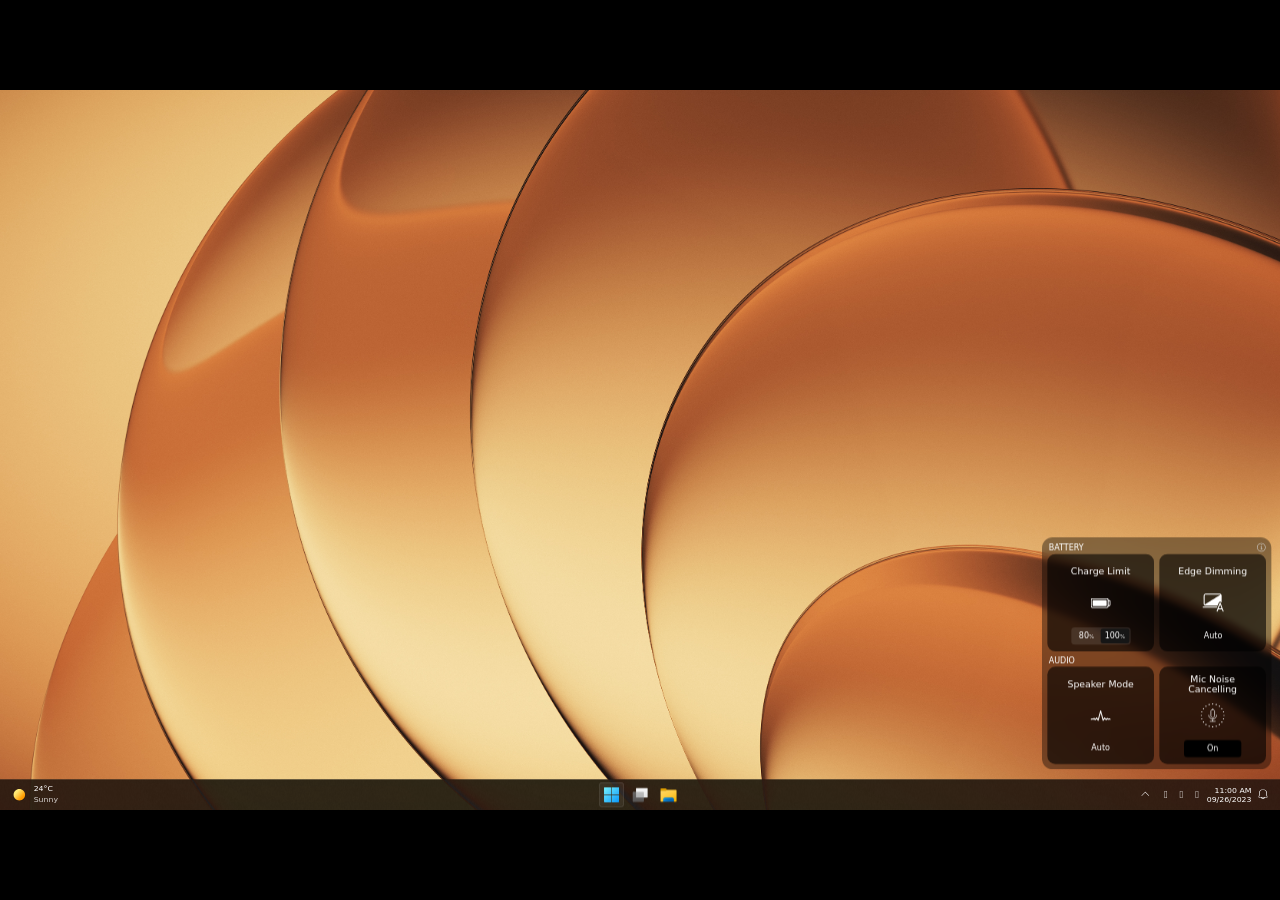
==== index.html @ ed0e3983 "Deploy Halo prototype (reuben-luera/halo-prototype @ e43b156)" ====
<!doctype html>
<html lang="en">
  <head>
    <meta charset="UTF-8" />
    <meta name="viewport" content="width=device-width, initial-scale=1.0" />
    <title>HP Beacon Rovers — Exploration A</title>
    <script type="module" crossorigin src="./assets/index-bjNuiFQB.js"></script>
    <link rel="stylesheet" crossorigin href="./assets/index-CKN27Hz3.css">
  </head>
  <body>
    <div id="root"></div>
  </body>
</html>
---- assets/index-CKN27Hz3.css ----
._panel_o29bl_3{position:absolute;width:var(--panel-w);height:var(--panel-h);border-radius:var(--panel-radius);background:var(--color-panel-bg);backdrop-filter:blur(var(--panel-backdrop-blur));-webkit-backdrop-filter:blur(var(--panel-backdrop-blur))}._clip_o29bl_31{position:absolute;inset:0;overflow:hidden;border-radius:var(--panel-radius)}._viewport_2phpl_1{position:relative;width:100%;height:100%;overflow:hidden;background:#000}._stage_2phpl_17{position:absolute;left:50%;top:50%;width:var(--stage-w);height:var(--stage-h);flex:none;overflow:hidden;transform-origin:center center}._surface_f0o20_1{position:absolute;left:0;top:0}._surface_1xhp0_11{position:absolute;inset:0;border-radius:var(--tile-radius);background:var(--color-tile-bg)}._panel_ijjty_11{position:absolute;right:373px;bottom:61px;width:var(--panel-w);border-radius:var(--panel-radius);background:var(--color-panel-bg);backdrop-filter:blur(var(--panel-backdrop-blur));-webkit-backdrop-filter:blur(var(--panel-backdrop-blur));transform-origin:100% 100%;animation:_infoIn_ijjty_1 .26s cubic-bezier(.2,.8,.2,1) both}@keyframes _infoIn_ijjty_1{0%{opacity:0;transform:scale(.92)}to{opacity:1;transform:none}}._content_ijjty_59{position:relative;padding:16px 20px 34px}._header_ijjty_69{display:flex;align-items:center;gap:8px;animation:_lineIn_ijjty_1 .3s ease both;animation-delay:var(--delay)}._mark_ijjty_85{display:grid;place-items:center;flex:none;width:16px;height:16px;border-radius:100px;background:var(--color-foreground-primary)}._mark_ijjty_85 img{display:block;width:12.516px;height:12.516px;max-width:none}._brand_ijjty_119{color:var(--color-foreground-primary);font-family:"Inter",var(--font-brand);font-size:14px;font-weight:700;letter-spacing:-.5px;line-height:normal;white-space:nowrap}._body_ijjty_139{margin:10px 0 0 7px;width:307px}._section_ijjty_151+._section_ijjty_151{margin-top:21px}._line_ijjty_159{animation:_lineIn_ijjty_1 .3s ease both;animation-delay:var(--delay)}@keyframes _lineIn_ijjty_1{0%{opacity:0;transform:translateY(-6px)}to{opacity:1;transform:none}}._heading_ijjty_191,._paragraph_ijjty_193{color:var(--color-text-primary);font-family:var(--font-brand);font-size:var(--text-tile-title);line-height:21px}._heading_ijjty_191{font-weight:500}@media(prefers-reduced-motion:reduce){._panel_ijjty_11,._header_ijjty_69,._line_ijjty_159{animation:none}}._control_qn5xm_11{position:absolute;left:16px;top:16px;width:232px;padding:12px 14px 10px;border:1px solid rgba(255,255,255,.14);border-radius:10px;background:#141416b8;backdrop-filter:blur(12px);-webkit-backdrop-filter:blur(12px);color:#f3f4f5;font-family:var(--font-shell)}._head_qn5xm_41{display:flex;align-items:baseline;justify-content:space-between;margin-bottom:8px}._label_qn5xm_55{font-size:12px;letter-spacing:.02em;color:#f3f4f5b8}._readout_qn5xm_67{display:flex;align-items:baseline;gap:7px}._value_qn5xm_79{font-size:13px;font-variant-numeric:tabular-nums;font-weight:600}._logical_qn5xm_93{font-size:11px;font-variant-numeric:tabular-nums;color:#f3f4f58c}._slider_qn5xm_105{display:block;width:100%;margin:0;accent-color:#4cc2ff}._ticks_qn5xm_119{display:flex;justify-content:space-between;margin-top:2px;font-size:10px;font-variant-numeric:tabular-nums;color:#f3f4f573}._tickOn_qn5xm_137{color:#f3f4f5}._taskbar_1dtan_9{position:absolute;left:0;right:0;bottom:-.64px;height:var(--taskbar-h)}._chrome_1dtan_29{position:absolute;inset:0;pointer-events:none}._luminosity_1dtan_41{position:absolute;inset:0;background:var(--color-taskbar-tint);mix-blend-mode:luminosity}._colorTint_1dtan_55{position:absolute;inset:0;background:var(--color-taskbar-color-tint);mix-blend-mode:color}._noise_1dtan_69{position:absolute;inset:0;opacity:.02;background-position:top left;background-size:256px 256px;backdrop-filter:blur(29.167px);-webkit-backdrop-filter:blur(29.167px)}._weather_1dtan_93{position:absolute;left:11.67px;top:3.89px;width:140px;height:var(--taskbar-icon-slot)}._weatherContent_1dtan_109{position:absolute;left:7.78px;top:4.86px;display:flex;align-items:center;gap:11.667px}._sun_1dtan_127{position:relative;display:block;flex:none;width:var(--taskbar-tray-glyph);height:var(--taskbar-tray-glyph);overflow:hidden}._sunGroup_1dtan_145{position:absolute;inset:5%}._sunArt_1dtan_155{position:absolute;inset:-8.33% -13.89% -19.44%}._sunArt_1dtan_155 img{display:block;width:100%;height:100%;max-width:none}._weatherText_1dtan_179{display:flex;flex-direction:column;gap:1.944px;align-items:flex-start;font-family:var(--font-shell);font-size:var(--text-shell);line-height:13.611px;white-space:nowrap}._weatherTemp_1dtan_201{color:var(--color-text-primary)}._weatherCondition_1dtan_209{color:var(--color-text-secondary)}._appIcons_1dtan_221{position:absolute;left:50%;top:50%;transform:translate(-50%,-50%);display:flex;align-items:center;justify-content:center;gap:3.889px}._appSlot_1dtan_243{position:relative;flex:none;width:var(--taskbar-icon-slot);height:var(--taskbar-icon-slot);overflow:hidden}._startSelection_1dtan_259{position:absolute;left:.97px;top:.97px;width:36.944px;height:36.944px;border:.972px solid var(--color-taskbar-selection-stroke);border-radius:4px;background:var(--color-taskbar-selection-bg)}._appGlyph_1dtan_281{position:absolute;left:7.78px;top:7.78px;display:block;width:var(--taskbar-icon-glyph);height:var(--taskbar-icon-glyph)}._appGlyph_1dtan_281 img{display:block;width:100%;height:100%;max-width:none}._appGlyphCover_1dtan_313{object-fit:cover}._taskViewIcon_1dtan_325{position:absolute;left:7.78px;top:7.78px;display:block;width:var(--taskbar-icon-glyph);height:var(--taskbar-icon-glyph);overflow:hidden}._taskViewBack_1dtan_345,._taskViewFront_1dtan_347,._taskViewShade_1dtan_349{position:absolute;display:block;width:17.5px;height:15.556px;border-radius:1px}._taskViewBack_1dtan_345{left:0;top:6.81px;background:linear-gradient(to bottom,#737373cc,#5d5d5dcc)}._taskViewFront_1dtan_347{left:5.83px;top:.97px;border:.486px solid rgba(0,0,0,.08);background:linear-gradient(to bottom,#f7f7f7,#e6e6e6)}._taskViewShade_1dtan_349{left:0;top:6.62px;background:linear-gradient(to bottom,#6f6f6f66,#5d5d5d66);mask-size:18px 16px;mask-position:6px -6px;mask-repeat:no-repeat;mask-mode:alpha;-webkit-mask-size:18px 16px;-webkit-mask-position:6px -6px;-webkit-mask-repeat:no-repeat}._systemTray_1dtan_423{position:absolute;right:15.56px;top:3.89px;display:flex;align-items:center;justify-content:center}._overflow_1dtan_441{position:relative;flex:none;width:31.111px;height:var(--taskbar-icon-slot)}._overflow_1dtan_441 img{display:block;width:100%;height:100%;max-width:none}._quickSettings_1dtan_469{position:relative;flex:none;width:77.778px;height:var(--taskbar-icon-slot);border-radius:3px}._quickSettingsIcons_1dtan_485{position:absolute;left:50%;top:50%;transform:translate(-50%,-50%);display:flex;align-items:flex-start;gap:3.889px}._trayGlyph_1dtan_505{display:flex;flex:none;align-items:center;justify-content:center;width:var(--taskbar-tray-glyph);height:var(--taskbar-tray-glyph);overflow:hidden;color:var(--color-text-primary);font-family:var(--font-fluent-icons);font-size:15.56px;line-height:normal;text-align:center}._clock_1dtan_535{position:relative;flex:none;width:66.111px;height:var(--taskbar-icon-slot)}._clockText_1dtan_549{position:absolute;right:0;top:50%;transform:translateY(-50%);display:flex;flex-direction:column;color:var(--color-text-primary);font-family:var(--font-shell);font-size:var(--text-shell);font-feature-settings:"lnum" 1,"tnum" 1;line-height:normal;text-align:right;white-space:nowrap}._notification_1dtan_581{position:relative;flex:none;width:27.222px;height:var(--taskbar-icon-slot)}._alert_1dtan_595{position:absolute;left:calc(50% + 3.89px);top:50%;transform:translate(-50%,-50%);display:block;width:var(--taskbar-tray-glyph);height:var(--taskbar-tray-glyph);overflow:hidden}._alertShape_1dtan_617{position:absolute;left:50%;top:calc(50% - .24px);transform:translate(-50%,-50%);display:block;width:13.607px;height:15.069px}._alertShape_1dtan_617 img{display:block;width:100%;height:100%;max-width:none}._section_16d69_1{position:absolute;left:var(--panel-pad);width:var(--section-w);height:var(--section-h)}._title_16d69_15{position:absolute;left:2px;top:2px;margin:0;color:var(--color-text-primary);font-family:var(--font-brand);font-size:var(--text-panel-title);font-weight:400;line-height:normal;white-space:nowrap}._action_16d69_43{position:absolute;left:313px;top:0}._button_143c3_1{position:absolute;display:block}._frame_1pwmi_1{position:relative;display:block;flex:none;overflow:hidden}._bounds_1pwmi_15{position:absolute;display:block}._art_1pwmi_25{display:block;width:100%;height:100%;max-width:none}._window_1cim0_1{position:relative;display:block;flex:none;width:var(--icon-size);height:var(--icon-size);overflow:hidden}._strip_1cim0_19{position:absolute;inset:0;transition:transform .24s ease}._instant_1cim0_33{transition:none}._item_1cim0_41{position:absolute;top:0}@media(prefers-reduced-motion:reduce){._strip_1cim0_19{transition:none}}._window_54073_1{position:absolute;overflow:hidden}._centred_54073_11{left:50%;transform:translate(-50%)}._sizer_54073_23{display:grid;visibility:hidden}._sizer_54073_23>*{grid-area:1 / 1;font-family:var(--font-brand);font-size:var(--text-tile-value);line-height:normal;white-space:nowrap}._track_54073_57{position:absolute;inset:0;transform:translate(calc((-100% - var(--gap)) * var(--active)));transition:transform .24s ease}._instant_54073_73{transition:none}._label_54073_81{position:absolute;top:0;left:calc(50% + (100% + var(--gap)) * var(--n));transform:translate(-50%);color:var(--color-text-primary);font-family:var(--font-brand);font-size:var(--text-tile-value);line-height:normal;text-align:center;white-space:nowrap}@media(prefers-reduced-motion:reduce){._track_54073_57{transition:none}}._indicator_15gd4_1{position:absolute;inset:0;border-radius:100px}._ring_15gd4_13{position:absolute;inset:0;display:block;width:100%;height:100%;opacity:0;transition:opacity .2s ease}._ringOn_15gd4_33{opacity:1}@media(prefers-reduced-motion:reduce){._ring_15gd4_13{transition:none}}._dot_15gd4_53{fill:#fff}._glyph_15gd4_61{position:absolute;top:50%;left:50%;transform:translate(-50%,-50%);display:block;width:34px;height:34px;max-width:none}._stepper_1m28h_17{position:absolute;display:flex;align-items:center;justify-content:space-between;opacity:var(--stepper-on, 0);pointer-events:none;transition:opacity .16s ease}._chevron_1m28h_37{display:block;flex:none;width:var(--chevron-size);height:var(--chevron-size);pointer-events:auto}@media(prefers-reduced-motion:reduce){._stepper_1m28h_17{transition:none}}._tile_ok3yn_1{position:relative;width:var(--tile-w);height:var(--tile-h);flex:none}._tile_ok3yn_1:hover,._tile_ok3yn_1:has(:focus-visible){--stepper-on: 1}._content_ok3yn_27{position:absolute;inset:0}._title_ok3yn_37{position:absolute;left:0;top:var(--tile-title-top);display:flex;align-items:center;justify-content:center;width:100%;height:var(--tile-title-h);margin:0;color:var(--color-text-primary);font-family:var(--font-brand);font-size:var(--text-tile-title);font-weight:400;line-height:16px;text-align:center;white-space:pre-line}._button_1txdk_1{position:absolute;display:flex;align-items:center;justify-content:center;border-radius:5px;background:var(--color-button-bg);color:var(--color-text-primary);font-family:var(--font-brand);font-size:var(--text-tile-value);line-height:16px;white-space:nowrap}._tileIcon_pbloe_3{position:absolute;left:59px;top:59px}._infoButton_pbloe_15{display:block}._track_pbloe_41{position:absolute;left:0;right:0;top:var(--section-content-top);bottom:0;transition:transform var(--panel-move, .26s) ease}._slot_pbloe_59{position:absolute;transition:left var(--panel-move, .26s) ease}@media(prefers-reduced-motion:reduce){._track_pbloe_41,._slot_pbloe_59{transition:none}}._graph_14tpv_11{--reveal-fade: .3s;--breathe-start: 2.5s;--breathe-cycle: 4s;--breathe-low: .3;position:absolute;display:flex;align-items:center;gap:4px}._bar_14tpv_35{display:block;flex:none;width:3px;height:26px;border-radius:12px;filter:blur(1px);animation:_reveal_14tpv_1 var(--reveal-fade) ease var(--reveal-delay) both}._charging_14tpv_63{animation:_reveal_14tpv_1 var(--reveal-fade) ease var(--reveal-delay) both,_breathe_14tpv_1 var(--breathe-cycle) ease-in-out var(--breathe-start) infinite}@keyframes _reveal_14tpv_1{0%{opacity:0}to{opacity:1}}@keyframes _breathe_14tpv_1{0%,to{opacity:1}50%{opacity:var(--breathe-low)}}._charged_14tpv_113{background:var(--color-meter-charged);box-shadow:0 0 2px 1px #ffffff4d}._available_14tpv_123{background:var(--color-meter-available)}._beyond_14tpv_131{background:var(--color-meter-beyond-limit)}@media(prefers-reduced-motion:reduce){._bar_14tpv_35,._charging_14tpv_63{animation:none}}._readout_krh9t_1{position:absolute;letter-spacing:-.4029px;white-space:nowrap}._digits_krh9t_13{position:absolute;left:0;top:22px;display:block;font-family:var(--font-digital);font-size:var(--text-readout);font-weight:700;line-height:normal}._unlit_krh9t_35{position:absolute;left:0;top:0;color:#f3f4f51a}._lit_krh9t_49{position:relative;color:var(--color-foreground-primary);text-shadow:0 0 2px #ffffff}._unit_krh9t_61{position:absolute;left:42px;top:42px;color:var(--color-foreground-primary);font-family:var(--font-brand);font-size:var(--text-tile-title);font-weight:700;line-height:normal}._track_fw4e5_1{position:absolute;display:flex;padding:2px;border-radius:5px;background:var(--color-track-bg)}._segment_fw4e5_17{display:flex;flex:1 1 0;align-items:center;justify-content:center;border-radius:3px;color:var(--color-text-primary);font-family:var(--font-brand);line-height:normal}._content_fw4e5_63{font-size:var(--text-tile-value);line-height:1;text-box:trim-both cap alphabetic;white-space:nowrap}._selected_fw4e5_77{background:var(--color-track-thumb)}._value_fw4e5_85{font-size:var(--text-tile-value)}._unit_fw4e5_93{font-size:var(--text-tile-unit)}._card_1ifwz_1{position:relative;width:var(--tile-w);height:var(--tile-h);transition:width var(--panel-move, .26s) ease}._small_1ifwz_17{width:var(--tile-w)}._medium_1ifwz_25{width:var(--tile-expanded-w)}._content_1ifwz_33{position:absolute;inset:0;overflow:hidden;border-radius:var(--tile-radius)}._title_1ifwz_57{position:absolute;left:80px;top:17.5px;transform:translate(-50%);display:flex;align-items:flex-start;margin:0;color:var(--color-text-primary);font-family:var(--font-brand);font-size:var(--text-tile-title);font-weight:400;text-align:center;white-space:nowrap;transition:top .24s ease}._titleExpanded_1ifwz_93{left:48px;transform:none;text-align:left}._titleArrowBack_1ifwz_129{position:absolute;top:1px;right:100%;margin-right:4px}._arrowSlot_1ifwz_143{display:block;flex:none;width:0;overflow:hidden;opacity:0;transition:width .16s ease,opacity .16s ease}._title_1ifwz_57:hover ._arrowSlot_1ifwz_143,._title_1ifwz_57:focus-visible ._arrowSlot_1ifwz_143{width:20px;opacity:1}._arrowSlot_1ifwz_143>*{margin-top:1px;margin-left:4px}._arrowSlot_1ifwz_143 img{transform:scaleX(-1)}._details_1ifwz_197{opacity:0;pointer-events:none;transition:opacity .2s ease}._medium_1ifwz_25 ._details_1ifwz_197{opacity:1;pointer-events:auto}._stats_1ifwz_219{position:absolute;left:184px;top:110px;width:295px;margin:0;display:flex;flex-direction:column;gap:2px;align-items:flex-start}._stat_1ifwz_219{display:flex;align-items:center;gap:4px;font-family:var(--font-brand);font-size:var(--text-tile-value);line-height:normal;white-space:nowrap}._stat_1ifwz_219 dt{color:var(--color-foreground-secondary)}._stat_1ifwz_219 dd{margin:0;color:var(--color-text-primary)}@media(prefers-reduced-motion:reduce){._card_1ifwz_1,._details_1ifwz_197,._title_1ifwz_57,._arrowSlot_1ifwz_143{transition:none}}._caret_16oxq_11{--caret-opacity: .6;--caret-color: #949494;--caret-color-hover: #ffffff;position:absolute;display:block;width:var(--caret-size);height:var(--caret-size);opacity:0;pointer-events:none;transition:opacity .2s ease}._caret_16oxq_11:before{content:"";position:absolute;inset:-24px 0}._visible_16oxq_65{opacity:var(--caret-opacity);pointer-events:auto}._glyph_16oxq_75{display:block;width:100%;height:100%;background:var(--caret-color);-webkit-mask:center / contain no-repeat;mask:center / contain no-repeat;transition:background-color .2s ease}._left_16oxq_93 ._glyph_16oxq_75{-webkit-mask-image:url("data:image/svg+xml,%3csvg%20preserveAspectRatio='none'%20overflow='visible'%20style='display:%20block;'%20width='20'%20height='20'%20viewBox='0%200%2020%2020'%20fill='none'%20xmlns='http://www.w3.org/2000/svg'%3e%3cg%20id='Icon%20Wrapper'%3e%3cpath%20id='Vector'%20d='M13.4366%203.00815C13.259%203.03763%2013.0912%203.11321%2012.9604%203.22281C12.8599%203.30596%206.29301%209.29538%206.25068%209.34148C6.12747%209.47603%206.04206%209.65516%206.01032%209.84413C5.99293%209.94768%205.99822%2010.1374%206.0209%2010.2273C6.06323%2010.3974%206.13125%2010.5312%206.23707%2010.6559C6.29301%2010.7224%2012.9385%2016.7761%2013.0156%2016.832C13.1275%2016.9122%2013.2537%2016.9666%2013.3935%2016.9961C13.4525%2017.0089%2013.4971%2017.0127%2013.584%2017.0127C13.7118%2017.0127%2013.8025%2016.9976%2013.9181%2016.9568C14.2635%2016.8351%2014.513%2016.5425%2014.5742%2016.1903C14.5848%2016.1291%2014.5855%2015.4987%2014.584%209.97716L14.5817%203.83204L14.5576%203.74133C14.4578%203.37474%2014.1683%203.10188%2013.7881%203.01873C13.6974%202.99908%2013.5235%202.99379%2013.4366%203.00815Z'%20fill='white'/%3e%3c/g%3e%3c/svg%3e");mask-image:url("data:image/svg+xml,%3csvg%20preserveAspectRatio='none'%20overflow='visible'%20style='display:%20block;'%20width='20'%20height='20'%20viewBox='0%200%2020%2020'%20fill='none'%20xmlns='http://www.w3.org/2000/svg'%3e%3cg%20id='Icon%20Wrapper'%3e%3cpath%20id='Vector'%20d='M13.4366%203.00815C13.259%203.03763%2013.0912%203.11321%2012.9604%203.22281C12.8599%203.30596%206.29301%209.29538%206.25068%209.34148C6.12747%209.47603%206.04206%209.65516%206.01032%209.84413C5.99293%209.94768%205.99822%2010.1374%206.0209%2010.2273C6.06323%2010.3974%206.13125%2010.5312%206.23707%2010.6559C6.29301%2010.7224%2012.9385%2016.7761%2013.0156%2016.832C13.1275%2016.9122%2013.2537%2016.9666%2013.3935%2016.9961C13.4525%2017.0089%2013.4971%2017.0127%2013.584%2017.0127C13.7118%2017.0127%2013.8025%2016.9976%2013.9181%2016.9568C14.2635%2016.8351%2014.513%2016.5425%2014.5742%2016.1903C14.5848%2016.1291%2014.5855%2015.4987%2014.584%209.97716L14.5817%203.83204L14.5576%203.74133C14.4578%203.37474%2014.1683%203.10188%2013.7881%203.01873C13.6974%202.99908%2013.5235%202.99379%2013.4366%203.00815Z'%20fill='white'/%3e%3c/g%3e%3c/svg%3e")}._right_16oxq_101 ._glyph_16oxq_75{-webkit-mask-image:url("data:image/svg+xml,%3csvg%20preserveAspectRatio='none'%20overflow='visible'%20style='display:%20block;'%20width='20'%20height='20'%20viewBox='0%200%2020%2020'%20fill='none'%20xmlns='http://www.w3.org/2000/svg'%3e%3cg%20id='Icon%20Wrapper'%3e%3cpath%20id='Vector'%20d='M6.85698%203.01088C6.58185%203.05472%206.34753%203.19456%206.18578%203.41149C6.12304%203.49614%206.05728%203.63371%206.02705%203.74406L6.00286%203.83477L6.00059%209.97989C5.99908%2015.5014%205.99984%2016.1318%206.01042%2016.193C6.07164%2016.5453%206.32108%2016.8378%206.6665%2016.9595C6.8789%2017.0343%207.12153%2017.0358%207.32334%2016.9633C7.40498%2016.9338%207.49946%2016.8847%207.569%2016.8348C7.64609%2016.7788%2014.2916%2010.7252%2014.3475%2010.6587C14.4564%2010.5309%2014.5267%2010.3881%2014.5675%2010.2142C14.5788%2010.1658%2014.5818%2010.1243%2014.5818%2010.0063C14.5818%209.87105%2014.5803%209.85215%2014.5614%209.77808C14.5108%209.57702%2014.4224%209.4266%2014.2712%209.27997C14.2001%209.21118%207.68389%203.27619%207.62417%203.22555C7.41858%203.0517%207.12077%202.96855%206.85698%203.01088Z'%20fill='white'/%3e%3c/g%3e%3c/svg%3e");mask-image:url("data:image/svg+xml,%3csvg%20preserveAspectRatio='none'%20overflow='visible'%20style='display:%20block;'%20width='20'%20height='20'%20viewBox='0%200%2020%2020'%20fill='none'%20xmlns='http://www.w3.org/2000/svg'%3e%3cg%20id='Icon%20Wrapper'%3e%3cpath%20id='Vector'%20d='M6.85698%203.01088C6.58185%203.05472%206.34753%203.19456%206.18578%203.41149C6.12304%203.49614%206.05728%203.63371%206.02705%203.74406L6.00286%203.83477L6.00059%209.97989C5.99908%2015.5014%205.99984%2016.1318%206.01042%2016.193C6.07164%2016.5453%206.32108%2016.8378%206.6665%2016.9595C6.8789%2017.0343%207.12153%2017.0358%207.32334%2016.9633C7.40498%2016.9338%207.49946%2016.8847%207.569%2016.8348C7.64609%2016.7788%2014.2916%2010.7252%2014.3475%2010.6587C14.4564%2010.5309%2014.5267%2010.3881%2014.5675%2010.2142C14.5788%2010.1658%2014.5818%2010.1243%2014.5818%2010.0063C14.5818%209.87105%2014.5803%209.85215%2014.5614%209.77808C14.5108%209.57702%2014.4224%209.4266%2014.2712%209.27997C14.2001%209.21118%207.68389%203.27619%207.62417%203.22555C7.41858%203.0517%207.12077%202.96855%206.85698%203.01088Z'%20fill='white'/%3e%3c/g%3e%3c/svg%3e")}._visible_16oxq_65:hover ._glyph_16oxq_75,._visible_16oxq_65:focus-visible ._glyph_16oxq_75{background:var(--caret-color-hover)}._left_16oxq_93{left:-6px}._right_16oxq_101{left:314px}@media(prefers-reduced-motion:reduce){._caret_16oxq_11,._glyph_16oxq_75{transition:none}}._wallpaper_ft764_1{position:absolute;inset:0;width:100%;height:100%;max-width:none;object-fit:cover}:root{--stage-w: 1920px;--stage-h: 1080px;--font-brand: "Humane VF", "HP Simplified", "Segoe UI Variable Display", "Segoe UI", system-ui, -apple-system, sans-serif;--font-shell: "Segoe UI Variable Small", "Segoe UI Variable", "Segoe UI", system-ui, -apple-system, sans-serif;--font-fluent-icons: "Segoe Fluent Icons", "Segoe MDL2 Assets";--font-digital: "DS-Digital", "DSEG7 Classic", "Segoe UI Variable Display", ui-monospace, monospace;--text-tile-title: 14px;--text-tile-value: 12px;--text-tile-unit: 8px;--text-readout: 40px;--text-shell: 11.67px;--color-text-primary: #ffffff;--color-text-secondary: rgba(255, 255, 255, .79);--color-foreground-primary: #f3f4f5;--color-foreground-secondary: #a5a8ad;--color-meter-charged: #ffffff;--color-meter-available: rgba(217, 217, 217, .2);--color-meter-beyond-limit: rgba(0, 0, 0, .3);--color-history-past: rgba(217, 217, 217, .3);--color-history-recent: rgba(255, 255, 255, .8);--color-history-gridline: rgba(65, 65, 65, .6);--color-history-axis-text: rgba(255, 255, 255, .5);--text-axis: 11px;--color-switch-on: #ededed;--color-switch-off: #000000;--color-panel-bg: rgba(0, 0, 0, .4);--color-tile-bg: rgba(0, 0, 0, .6);--color-track-bg: rgba(255, 255, 255, .1);--color-track-thumb: #161616;--color-button-bg: #000000;--color-taskbar-tint: rgba(32, 32, 32, .96);--color-taskbar-color-tint: rgba(32, 32, 32, .5);--color-taskbar-selection-bg: rgba(255, 255, 255, .06);--color-taskbar-selection-stroke: rgba(255, 255, 255, .13);--panel-w: 344px;--panel-h: 348px;--panel-radius: 16px;--panel-backdrop-blur: 5px;--panel-pad: 8px;--panel-gap: 8px;--text-panel-title: 12px;--section-w: 329px;--section-h: 164px;--section-content-top: 18px;--tile-w: 160px;--tile-h: 146px;--tile-title-top: 5px;--tile-title-h: 41px;--tile-icon-top: 55px;--tile-control-top: 100px;--tile-control-h: 46px;--tile-expanded-w: 328px;--panel-page-shift: 168px;--caret-size: 20px;--tile-radius: 12px;--tile-edge-blur: 3.5px;--tile-backdrop-blur: 6px;--tile-shadow: 0 0 4px 1px rgba(0, 0, 0, .25);--icon-size: 36px;--chevron-size: 24px;--taskbar-h: 47px;--taskbar-top: 1033.64px;--taskbar-icon-slot: 38.889px;--taskbar-icon-glyph: 23.333px;--taskbar-tray-glyph: 19.444px}*,*:before,*:after{box-sizing:border-box}html,body,#root{height:100%}body{margin:0;background:#000;overflow:hidden;font-family:var(--font-brand);-webkit-font-smoothing:antialiased;-moz-osx-font-smoothing:grayscale}button{margin:0;padding:0;border:0;background:none;color:inherit;font:inherit;cursor:pointer}button:focus-visible{outline:2px solid #fff;outline-offset:2px;border-radius:4px}p{margin:0}
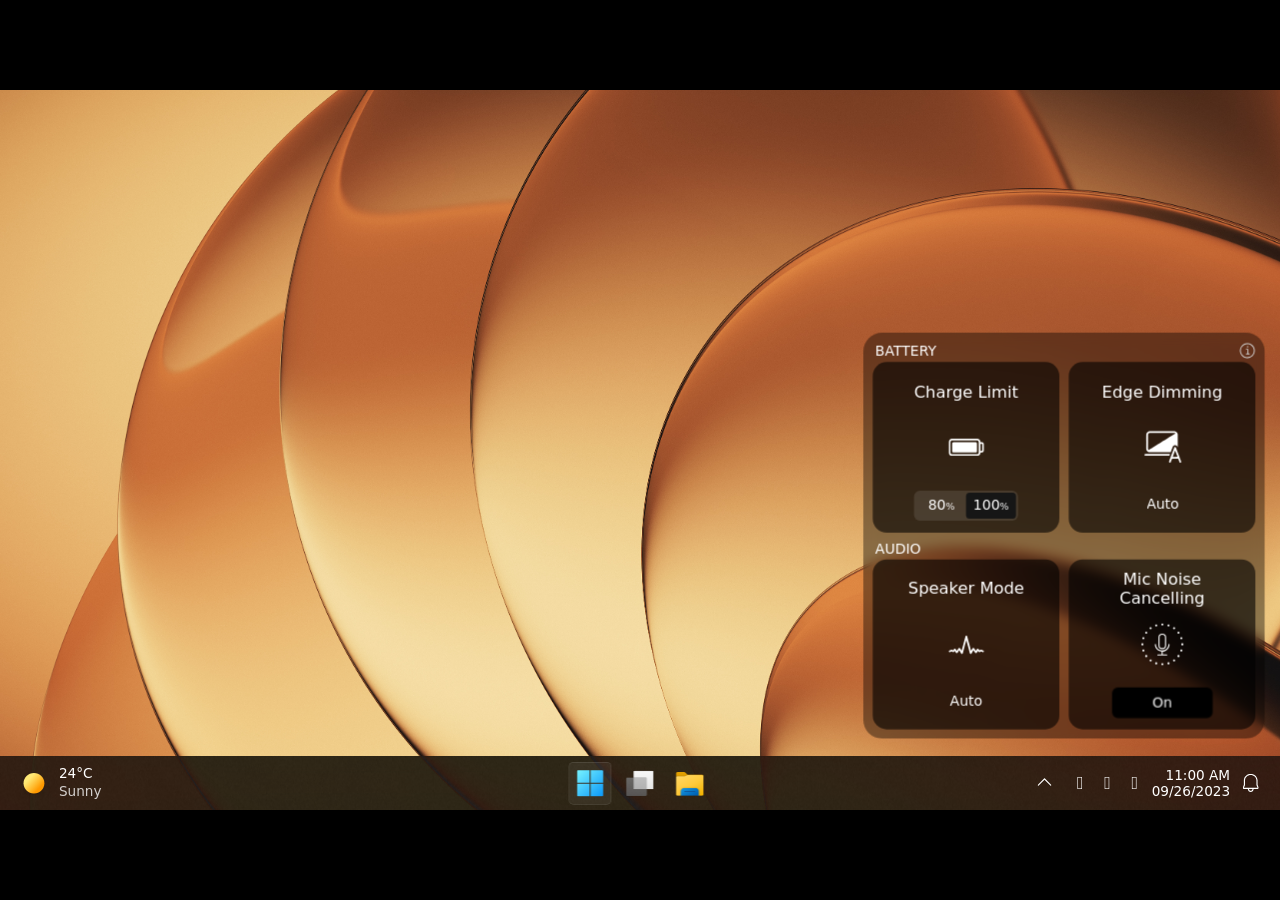
==== commit f34867cb: "Deploy reuben-luera/halo-prototype @ b144c48 (175% display scale)" ====
--- a/index.html
+++ b/index.html
@@ -1,14 +1,13 @@
-<!doctype html>
-<html lang="en">
-  <head>
-    <meta charset="UTF-8" />
-    <meta name="viewport" content="width=device-width, initial-scale=1.0" />
-    <title>HP Beacon Rovers — Exploration A</title>
-    <script type="module" crossorigin src="./assets/index-bjNuiFQB.js"></script>
+<!doctype html>
+<html lang="en">
+  <head>
+    <meta charset="UTF-8" />
+    <meta name="viewport" content="width=device-width, initial-scale=1.0" />
+    <title>Quick Settings</title>
+    <script type="module" crossorigin src="./assets/index-CCFp1y7B.js"></script>
     <link rel="stylesheet" crossorigin href="./assets/index-CKN27Hz3.css">
-  </head>
-  <body>
-    <div id="root"></div>-
-  </body>
-</html>
+  </head>
+  <body>
+    <div id="root"></div>
+  </body>
+</html>
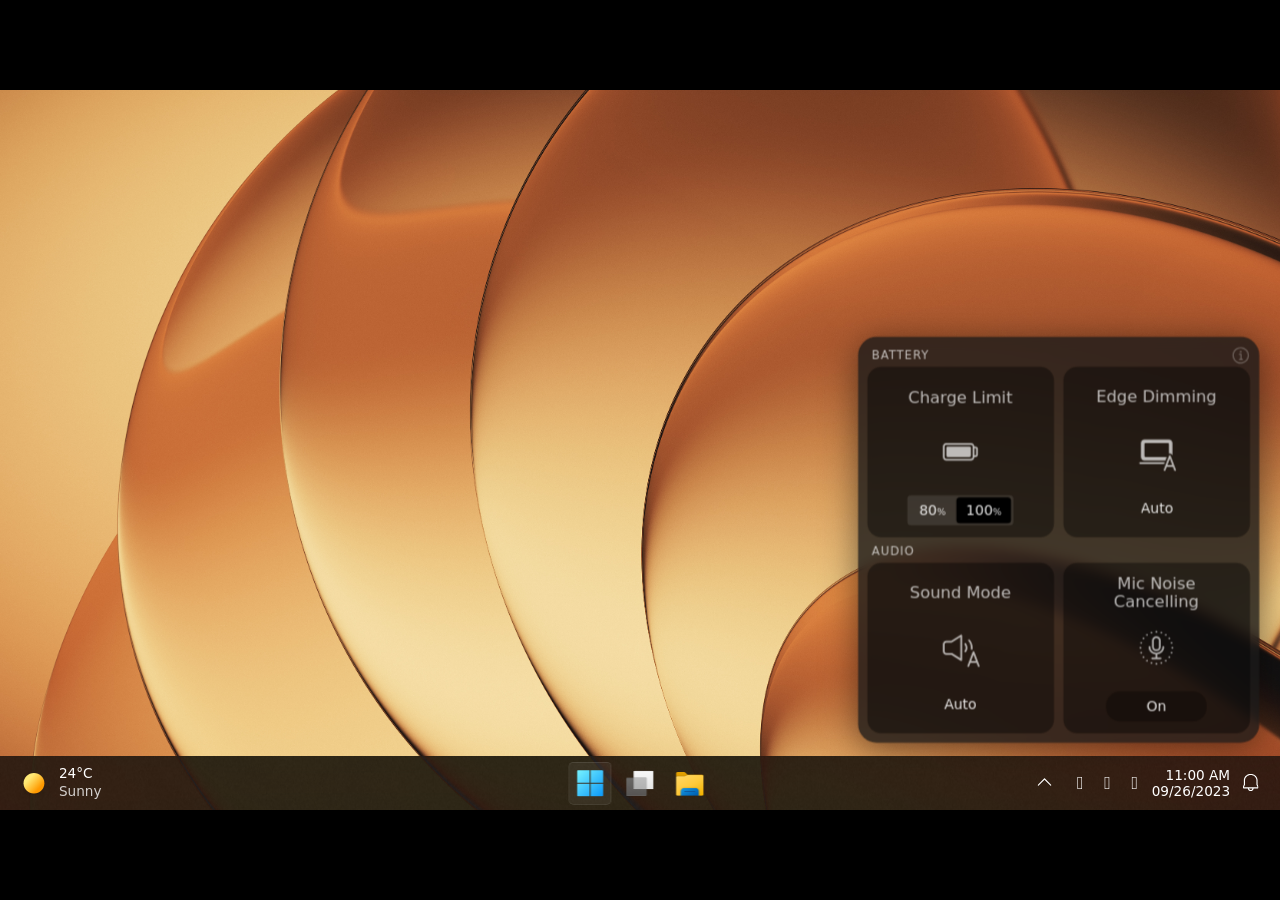
==== commit 03f4f583: "Deploy reuben-luera/halo-prototype @ 8092069 (KG6 retest build)" ====
--- a/index.html
+++ b/index.html
@@ -1,13 +1,14 @@
-<!doctype html>
-<html lang="en">
-  <head>
-    <meta charset="UTF-8" />
-    <meta name="viewport" content="width=device-width, initial-scale=1.0" />
-    <title>Quick Settings</title>
-    <script type="module" crossorigin src="./assets/index-CCFp1y7B.js"></script>
-    <link rel="stylesheet" crossorigin href="./assets/index-CKN27Hz3.css">
-  </head>
-  <body>
-    <div id="root"></div>
-  </body>
-</html>
+<!doctype html>
+<html lang="en">
+  <head>
+    <meta charset="UTF-8" />
+    <meta name="viewport" content="width=device-width, initial-scale=1.0" />
+    <title>Quick Settings</title>
+    <script type="module" crossorigin src="./assets/index-CKQDqkGM.js"></script>
+    <link rel="stylesheet" crossorigin href="./assets/index-XMM8Qip1.css">
+  </head>
+  <body>
+    <div id="root"></div>+
+  </body>
+</html>
--- a/assets/index-XMM8Qip1.css
+++ b/assets/index-XMM8Qip1.css
@@ -0,0 +1 @@
+._panel_16skb_3{position:absolute;width:var(--panel-w);height:var(--panel-h);border-radius:var(--panel-radius);background:var(--color-panel-bg);box-shadow:var(--panel-shadow);outline:2px solid var(--color-panel-outline);outline-offset:-2px;backdrop-filter:blur(var(--panel-backdrop-blur));-webkit-backdrop-filter:blur(var(--panel-backdrop-blur))}._clip_16skb_41{position:absolute;inset:0;overflow:hidden;border-radius:var(--panel-radius)}._viewport_2phpl_1{position:relative;width:100%;height:100%;overflow:hidden;background:#000}._stage_2phpl_17{position:absolute;left:50%;top:50%;width:var(--stage-w);height:var(--stage-h);flex:none;overflow:hidden;transform-origin:center center}._surface_f0o20_1{position:absolute;left:0;top:0}._surface_3663z_11{position:absolute;inset:0;border-radius:var(--tile-radius);background:var(--color-tile-bg);outline:1px solid var(--tile-outline, var(--color-tile-outline));outline-offset:-1px}._panel_1ixup_11{position:absolute;right:378px;bottom:58px;width:var(--panel-w);border-radius:var(--panel-radius);background:var(--color-panel-bg);outline:2px solid var(--color-panel-outline);outline-offset:-2px;backdrop-filter:blur(var(--panel-backdrop-blur));-webkit-backdrop-filter:blur(var(--panel-backdrop-blur));transform-origin:100% 100%;animation:_infoIn_1ixup_1 .26s cubic-bezier(.2,.8,.2,1) both}._closing_1ixup_43{pointer-events:none;animation:_infoOut_1ixup_1 var(--flyout-out-ms) var(--flyout-out-ease) both}@keyframes _infoOut_1ixup_1{0%{opacity:1;translate:none}to{opacity:0;translate:0 var(--flyout-rise)}}@keyframes _infoIn_1ixup_1{0%{opacity:0;transform:scale(.92)}to{opacity:1;transform:none}}._content_1ixup_97{position:relative;padding:16px 20px 34px}._header_1ixup_107{display:flex;align-items:center;gap:8px;animation:_lineIn_1ixup_1 .3s ease both;animation-delay:var(--delay)}._mark_1ixup_123{display:grid;place-items:center;flex:none;width:16px;height:16px;border-radius:100px;background:var(--color-halo-mark-bg)}._mark_1ixup_123 img{display:block;width:12.516px;height:12.516px;max-width:none}._brand_1ixup_157{color:var(--color-foreground-primary);font-family:"Inter",var(--font-brand);font-size:14px;font-weight:700;letter-spacing:-.5px;line-height:normal;white-space:nowrap}._body_1ixup_177{margin:10px 0 0 7px;width:307px}._section_1ixup_189+._section_1ixup_189{margin-top:21px}._line_1ixup_197{animation:_lineIn_1ixup_1 .3s ease both;animation-delay:var(--delay)}@keyframes _lineIn_1ixup_1{0%{opacity:0;transform:translateY(-6px)}to{opacity:1;transform:none}}._heading_1ixup_229,._paragraph_1ixup_231{color:var(--color-text-primary);font-family:var(--font-brand);font-size:var(--text-tile-title);line-height:21px}._heading_1ixup_229{font-weight:500}@media(prefers-reduced-motion:reduce){._panel_1ixup_11,._header_1ixup_107,._line_1ixup_197{animation:none}}._frame_tugrk_1{position:relative;display:block;flex:none;overflow:hidden}._bounds_tugrk_15{position:absolute;display:block}._art_tugrk_25{display:block;width:100%;height:100%;max-width:none}._tinted_tugrk_41{background-color:var(--icon-color, var(--color-icon));mask-size:100% 100%;mask-repeat:no-repeat;-webkit-mask-size:100% 100%;-webkit-mask-repeat:no-repeat}._indicator_1jqin_1{position:absolute;inset:0;border-radius:100px}._ring_1jqin_13{position:absolute;inset:0;display:block;width:100%;height:100%}._dot_1jqin_41{--dot-stagger: 28ms;fill:var(--mic-ring-color, var(--color-icon));opacity:0;scale:.3;transform-box:fill-box;transform-origin:center;transition:opacity .12s ease,scale .16s cubic-bezier(.2,.8,.2,1.4);transition-delay:calc((var(--steps) - var(--step)) * var(--dot-stagger))}._ringOn_1jqin_69 ._dot_1jqin_41{opacity:1;scale:1;transition-delay:calc(var(--step) * var(--dot-stagger))}@media(prefers-reduced-motion:reduce){._dot_1jqin_41{transition:none}}._glyph_1jqin_97{position:absolute;inset:0;display:block;background-color:var(--color-icon);mask-size:100% 100%;mask-repeat:no-repeat;-webkit-mask-size:100% 100%;-webkit-mask-repeat:no-repeat}._osd_1jh49_9{position:absolute;left:50%;bottom:var(--osd-bottom);width:242px;height:50px;margin-left:-121px;padding:8px;border-radius:9px;background:var(--color-osd-bg);outline:2px solid var(--color-osd-outline);outline-offset:-2px;backdrop-filter:blur(var(--panel-backdrop-blur));-webkit-backdrop-filter:blur(var(--panel-backdrop-blur));text-align:left;transition:background-color var(--hover-ms) ease}._osd_1jh49_9:hover,._osd_1jh49_9:focus-visible{background:var(--color-osd-hover-bg)}._osd_1jh49_9:focus-visible{outline:2px solid var(--color-focus);outline-offset:2px;border-radius:9px}._module_1jh49_11{display:flex;align-items:center;gap:6px;width:226px;height:34px;padding:4px;border-radius:7px;background:var(--color-osd-module-bg);outline:1px solid var(--color-osd-module-outline);outline-offset:-1px;color:var(--color-osd-text);transition:background-color var(--hover-ms) ease,color var(--hover-ms) ease}._osd_1jh49_9:hover ._module_1jh49_11,._osd_1jh49_9:focus-visible ._module_1jh49_11{--color-icon: var(--color-osd-hover-glyph);--mic-ring-color: var(--color-osd-hover-ring);background:var(--color-osd-module-hover-bg);outline-color:var(--color-osd-module-hover-outline);color:var(--color-osd-hover-text)}._mic_1jh49_127{position:relative;flex:none;width:26px;height:26px}._micScale_1jh49_141{position:absolute;left:0;top:0;width:36px;height:36px;transform:scale(calc(26 / 36));transform-origin:0 0}._label_1jh49_161{flex:1 1 auto;min-width:0;font-family:var(--font-brand);font-size:14px;line-height:16px;white-space:nowrap}._arrow_1jh49_183{--icon-color: var(--color-osd-arrow);opacity:0;transform:scaleX(-1);transition:opacity var(--hover-ms) ease}._osd_1jh49_9:hover ._arrow_1jh49_183,._osd_1jh49_9:focus-visible ._arrow_1jh49_183{opacity:1}@media(prefers-reduced-motion:reduce){._osd_1jh49_9,._module_1jh49_11,._arrow_1jh49_183{transition:none}}._control_2ae7r_11{width:232px;padding:12px 14px 10px;border:1px solid rgba(255,255,255,.14);border-radius:10px;background:#141416b8;backdrop-filter:blur(12px);-webkit-backdrop-filter:blur(12px);color:#f3f4f5;font-family:var(--font-shell)}._head_2ae7r_35{display:flex;align-items:baseline;justify-content:space-between;margin-bottom:8px}._label_2ae7r_49{font-size:12px;letter-spacing:.02em;color:#f3f4f5b8}._readout_2ae7r_61{display:flex;align-items:baseline;gap:7px}._value_2ae7r_73{font-size:13px;font-variant-numeric:tabular-nums;font-weight:600}._logical_2ae7r_87{font-size:11px;font-variant-numeric:tabular-nums;color:#f3f4f58c}._slider_2ae7r_99{display:block;width:100%;margin:0;accent-color:#4cc2ff}._ticks_2ae7r_113{display:flex;justify-content:space-between;margin-top:2px;font-size:10px;font-variant-numeric:tabular-nums;color:#f3f4f573}._tickOn_2ae7r_131{color:#f3f4f5}._control_900pe_3{display:flex;flex-direction:column;gap:8px;width:232px;padding:10px 14px;border:1px solid rgba(255,255,255,.14);border-radius:10px;background:#141416b8;backdrop-filter:blur(12px);-webkit-backdrop-filter:blur(12px);color:#f3f4f5;font-family:var(--font-shell)}._row_900pe_33{display:flex;align-items:center;justify-content:space-between}._contrastRow_900pe_47{display:flex;flex-direction:column;gap:6px}._contrastRow_900pe_47 ._switch_900pe_59{justify-content:space-between}._contrastRow_900pe_47 ._option_900pe_67{min-width:0;flex:1 1 auto;padding:3px 4px;font-size:11px}._label_900pe_81{font-size:12px;letter-spacing:.02em;color:#f3f4f5b8}._switch_900pe_59{display:flex;padding:2px;border-radius:6px;background:#ffffff14}._option_900pe_67{min-width:44px;padding:3px 8px;border-radius:4px;color:#f3f4f5b8;font-size:12px;white-space:nowrap}._option_900pe_67:hover{color:#f3f4f5}._selected_900pe_133{background:#4cc2ff;color:#000}._selected_900pe_133:hover{color:#000}._taskbar_bfl97_9{position:absolute;left:0;right:0;bottom:-.64px;height:var(--taskbar-h)}._chrome_bfl97_29{position:absolute;inset:0;pointer-events:none}._chrome_bfl97_29:after{content:"";position:absolute;inset:0 0 auto;height:1px;background:var(--color-taskbar-edge)}._luminosity_bfl97_59{position:absolute;inset:0;background:var(--color-taskbar-tint);mix-blend-mode:luminosity}:root[data-theme=contrast] ._luminosity_bfl97_59{mix-blend-mode:normal}:root[data-theme=contrast] ._noise_bfl97_91{display:none}._colorTint_bfl97_99{position:absolute;inset:0;background:var(--color-taskbar-color-tint);mix-blend-mode:color}._noise_bfl97_91{position:absolute;inset:0;opacity:.02;background-position:top left;background-size:256px 256px;backdrop-filter:blur(29.167px);-webkit-backdrop-filter:blur(29.167px)}._weather_bfl97_137{position:absolute;left:11.67px;top:3.89px;width:140px;height:var(--taskbar-icon-slot)}._weatherContent_bfl97_153{position:absolute;left:7.78px;top:4.86px;display:flex;align-items:center;gap:11.667px}._sun_bfl97_171{position:relative;display:block;flex:none;width:var(--taskbar-tray-glyph);height:var(--taskbar-tray-glyph);overflow:hidden}._sunGroup_bfl97_189{position:absolute;inset:5%}._sunArt_bfl97_199{position:absolute;inset:-8.33% -13.89% -19.44%}._sunArt_bfl97_199 img{display:block;width:100%;height:100%;max-width:none}._weatherText_bfl97_223{display:flex;flex-direction:column;gap:1.944px;align-items:flex-start;font-family:var(--font-shell);font-size:var(--text-shell);line-height:13.611px;white-space:nowrap}._weatherTemp_bfl97_245{color:var(--color-taskbar-text)}._weatherCondition_bfl97_253{color:var(--color-taskbar-text-secondary)}._appIcons_bfl97_265{position:absolute;left:50%;top:50%;transform:translate(-50%,-50%);display:flex;align-items:center;justify-content:center;gap:3.889px}._appSlot_bfl97_287{position:relative;flex:none;width:var(--taskbar-icon-slot);height:var(--taskbar-icon-slot);overflow:hidden}._startSelection_bfl97_303{position:absolute;left:.97px;top:.97px;width:36.944px;height:36.944px;border:.972px solid var(--color-taskbar-selection-stroke);border-radius:4px;background:var(--color-taskbar-selection-bg)}._appGlyph_bfl97_325{position:absolute;left:7.78px;top:7.78px;display:block;width:var(--taskbar-icon-glyph);height:var(--taskbar-icon-glyph)}._appGlyph_bfl97_325 img{display:block;width:100%;height:100%;max-width:none}._startLight_bfl97_359,._startContrast_bfl97_361,:root[data-theme=light] ._startDark_bfl97_363,:root[data-theme=contrast] ._startDark_bfl97_363{display:none!important}:root[data-theme=light] ._startLight_bfl97_359,:root[data-theme=contrast] ._startContrast_bfl97_361{display:block!important}._startContrast_bfl97_361{width:100%;height:100%}._glyph_bfl97_395{background-color:var(--color-taskbar-glyph);mask-size:100% 100%;mask-repeat:no-repeat;-webkit-mask-size:100% 100%;-webkit-mask-repeat:no-repeat}._appGlyphCover_bfl97_411{object-fit:cover}._taskViewIcon_bfl97_423{position:absolute;left:7.78px;top:7.78px;display:block;width:var(--taskbar-icon-glyph);height:var(--taskbar-icon-glyph);overflow:hidden}._taskViewBack_bfl97_443,._taskViewFront_bfl97_445,._taskViewShade_bfl97_447{position:absolute;display:block;width:17.5px;height:15.556px;border-radius:1px}._taskViewBack_bfl97_443{left:0;top:6.81px;border:var(--taskview-border-w) solid var(--taskview-back-border);background:var(--taskview-back)}._taskViewFront_bfl97_445{left:5.83px;top:.97px;border:var(--taskview-border-w) solid var(--taskview-front-border);background:var(--taskview-front)}._taskViewShade_bfl97_447{left:0;top:6.62px;background:var(--taskview-shade);mask-size:18px 16px;mask-position:6px -6px;mask-repeat:no-repeat;mask-mode:alpha;-webkit-mask-size:18px 16px;-webkit-mask-position:6px -6px;-webkit-mask-repeat:no-repeat}._systemTray_bfl97_523{position:absolute;right:15.56px;top:3.89px;display:flex;align-items:center;justify-content:center}._overflow_bfl97_541{position:relative;flex:none;width:31.111px;height:var(--taskbar-icon-slot);border-radius:4px}._overflow_bfl97_541:hover{background:var(--color-taskbar-selection-bg)}._overflowOpen_bfl97_567,._overflowOpen_bfl97_567:hover{background:var(--color-tray-open-bg)}._overflowChevron_bfl97_585{display:block;width:100%;height:100%;max-width:none;transform-origin:16px 18.28px;transition:rotate var(--flyout-in-ms) var(--flyout-in-ease)}._overflowOpen_bfl97_567 ._overflowChevron_bfl97_585{rotate:180deg;background-color:var(--color-tray-open-glyph)}@media(prefers-reduced-motion:reduce){._overflowChevron_bfl97_585{transition:none}}._quickSettings_bfl97_625{position:relative;flex:none;width:77.778px;height:var(--taskbar-icon-slot);border-radius:3px}._quickSettingsIcons_bfl97_641{position:absolute;left:50%;top:50%;transform:translate(-50%,-50%);display:flex;align-items:flex-start;gap:3.889px}._trayGlyph_bfl97_661{display:flex;flex:none;align-items:center;justify-content:center;width:var(--taskbar-tray-glyph);height:var(--taskbar-tray-glyph);overflow:hidden;color:var(--color-taskbar-text);font-family:var(--font-fluent-icons);font-size:15.56px;line-height:normal;text-align:center}._clock_bfl97_691{position:relative;flex:none;width:66.111px;height:var(--taskbar-icon-slot)}._clockText_bfl97_705{position:absolute;right:0;top:50%;transform:translateY(-50%);display:flex;flex-direction:column;color:var(--color-taskbar-text);font-family:var(--font-shell);font-size:var(--text-shell);font-feature-settings:"lnum" 1,"tnum" 1;line-height:normal;text-align:right;white-space:nowrap}._notification_bfl97_737{position:relative;flex:none;width:27.222px;height:var(--taskbar-icon-slot)}._alert_bfl97_751{position:absolute;left:calc(50% + 3.89px);top:50%;transform:translate(-50%,-50%);display:block;width:var(--taskbar-tray-glyph);height:var(--taskbar-tray-glyph);overflow:hidden}._alertShape_bfl97_773{position:absolute;left:50%;top:calc(50% - .24px);transform:translate(-50%,-50%);display:block;width:13.607px;height:15.069px}._flyout_1c4ie_5[data-state=closed]{visibility:hidden}._flyout_1c4ie_5[data-state=open]{animation:_flyoutIn_1c4ie_1 var(--flyout-in-ms) var(--flyout-in-ease) both}._flyout_1c4ie_5[data-state=closing]{pointer-events:none;animation:_flyoutOut_1c4ie_1 var(--flyout-out-ms) var(--flyout-out-ease) both}@keyframes _flyoutIn_1c4ie_1{0%{opacity:0;translate:0 var(--flyout-rise)}to{opacity:1;translate:none}}@keyframes _flyoutOut_1c4ie_1{0%{opacity:1;translate:none}to{opacity:0;translate:0 var(--flyout-rise)}}@media(prefers-reduced-motion:reduce){._flyout_1c4ie_5[data-state]{animation:none}}._flyout_1a1of_9{position:absolute;right:134px;bottom:64px;width:138px;height:43px;border-radius:8px;background:var(--color-tray-flyout-bg);outline:var(--flyout-outline-width) solid var(--color-tray-flyout-outline);outline-offset:calc(-1 * var(--flyout-outline-width));--flyout-rise: 16px}._item_1a1of_45{position:absolute;top:5px;display:grid;place-items:center;width:32px;height:32px;border-radius:4px}._button_1a1of_65:hover{background:var(--color-tray-item-hover)}._icon_1a1of_73{display:block;width:16px;height:16px;object-fit:cover}._halo_1a1of_89{display:flex;flex-direction:column;align-items:center;width:16px;height:16px;padding-top:1px;border-radius:4px;background:#fff;color:#000;font-family:var(--font-brand);font-size:9px;line-height:7px;text-align:center}._haloL_1a1of_123{letter-spacing:1.28px}._section_qtlhc_1{position:absolute;left:var(--panel-pad);width:var(--section-w);height:var(--section-h)}._title_qtlhc_27{position:absolute;left:4px;top:0;display:flex;align-items:center;height:16px;margin:0;color:var(--color-section-title);font-family:var(--font-brand);font-size:var(--text-panel-title);font-weight:400;line-height:normal;letter-spacing:.08em;white-space:nowrap}._action_qtlhc_63{position:absolute;left:312px;top:0}._button_143c3_1{position:absolute;display:block}._window_1cim0_1{position:relative;display:block;flex:none;width:var(--icon-size);height:var(--icon-size);overflow:hidden}._strip_1cim0_19{position:absolute;inset:0;transition:transform .24s ease}._instant_1cim0_33{transition:none}._item_1cim0_41{position:absolute;top:0}@media(prefers-reduced-motion:reduce){._strip_1cim0_19{transition:none}}._window_1pjte_1{position:absolute;overflow:hidden}._centred_1pjte_11{left:50%;transform:translate(-50%)}._sizer_1pjte_23{display:grid;visibility:hidden}._sizer_1pjte_23>*{grid-area:1 / 1;font-family:var(--font-brand);font-size:var(--text-tile-value);line-height:normal;white-space:nowrap}._track_1pjte_57{position:absolute;inset:0;transform:translate(calc((-100% - var(--gap)) * var(--active)));transition:transform .24s ease}._instant_1pjte_73{transition:none}._label_1pjte_81{position:absolute;top:0;left:calc(50% + (100% + var(--gap)) * var(--n));transform:translate(-50%);color:var(--color-control-text);font-family:var(--font-brand);font-size:var(--text-tile-value);line-height:normal;text-align:center;white-space:nowrap}@media(prefers-reduced-motion:reduce){._track_1pjte_57{transition:none}}._stepper_njac9_17{position:absolute;display:flex;align-items:center;justify-content:space-between;opacity:var(--stepper-on, 0);pointer-events:none;transition:opacity var(--hover-ms) ease}._chevron_njac9_45{display:block;flex:none;width:var(--chevron-size);height:var(--chevron-size);border-radius:5px;background:transparent;--icon-color: var(--color-chevron);pointer-events:auto;transition:background-color var(--hover-ms) ease}._chevron_njac9_45:hover,._chevron_njac9_45:focus-visible{background:var(--color-chevron-hover-bg);--icon-color: var(--color-chevron-hover)}@media(prefers-reduced-motion:reduce){._stepper_njac9_17,._chevron_njac9_45{transition:none}}._tile_hzpbb_1{position:relative;width:var(--tile-w);height:var(--tile-h);flex:none}._tile_hzpbb_1:hover,._tile_hzpbb_1:has(:focus-visible){--stepper-on: 1;--toggle-on: 1;--segmented-track: var(--color-track-module-hover);--segmented-outline: var(--color-track-outline-hover);--tile-outline: var(--color-tile-outline-hover)}._pulse_hzpbb_51{position:absolute;inset:0;border-radius:var(--tile-radius);box-shadow:var(--tile-pulse-shadow);outline:3px solid var(--tile-pulse-stroke);outline-offset:-3px;opacity:0;pointer-events:none;animation:_tilePulse_hzpbb_1 2s ease-in-out var(--flyout-in-ms)}@keyframes _tilePulse_hzpbb_1{0%,to{opacity:0}50%{opacity:1}}@media(prefers-reduced-motion:reduce){._pulse_hzpbb_51{animation:_tilePulseStill_hzpbb_1 2s steps(1,end) var(--flyout-in-ms)}}@keyframes _tilePulseStill_hzpbb_1{0%{opacity:1}to{opacity:0}}._content_hzpbb_127{position:absolute;inset:0}._title_hzpbb_137{position:absolute;left:0;top:var(--tile-title-top);display:flex;align-items:center;justify-content:center;width:100%;height:var(--tile-title-h);margin:0;color:var(--color-module-text);font-family:var(--font-brand);font-size:var(--text-tile-title);font-weight:400;line-height:16px;text-align:center;white-space:pre-line}._button_plfwe_13{position:absolute;display:flex;align-items:center;justify-content:center;isolation:isolate;border-radius:5px;color:var(--color-control-text);font-family:var(--font-brand);font-size:var(--text-tile-value);line-height:16px;white-space:nowrap}._button_plfwe_13:before{content:"";position:absolute;inset:0;z-index:-1;border-radius:12px;background:var(--color-control-hover-bg);outline:1px solid var(--color-toggle-outline);outline-offset:-1px;opacity:var(--toggle-on, var(--toggle-rest));transition:opacity var(--hover-ms) ease,box-shadow var(--hover-ms) ease}._button_plfwe_13:hover,._button_plfwe_13:focus-visible{color:var(--color-toggle-hover-text)}._button_plfwe_13:hover:before,._button_plfwe_13:focus-visible:before{border-radius:13px;background:var(--color-toggle-hover-bg);opacity:1;box-shadow:0 1px 12px 1px var(--color-accent-glow)}@media(prefers-reduced-motion:reduce){._button_plfwe_13:before{transition:none}}._tileIcon_1vbv7_3{position:absolute;left:59px;top:59px}._infoButton_1vbv7_15{display:block;opacity:var(--info-rest-opacity);transition:opacity .16s ease}._infoButton_1vbv7_15:hover,._infoButton_1vbv7_15:focus-visible{opacity:var(--info-hover-opacity)}@media(prefers-reduced-motion:reduce){._infoButton_1vbv7_15{transition:none}}._track_1vbv7_67{position:absolute;left:0;right:0;top:var(--section-content-top);bottom:0;transition:transform var(--panel-move, .26s) ease}._slot_1vbv7_85{position:absolute;transition:left var(--panel-move, .26s) ease}@media(prefers-reduced-motion:reduce){._track_1vbv7_67,._slot_1vbv7_85{transition:none}}._graph_1i9qk_11{--reveal-fade: .3s;--breathe-start: 2.5s;--breathe-cycle: 4s;--breathe-low: .3;position:absolute;width:136px;height:26px}._bar_1i9qk_37{position:absolute;top:0;display:block;height:26px;border-radius:12px;filter:blur(var(--meter-blur));transition:background-color var(--limit-change-ms) var(--limit-change-ease),box-shadow var(--limit-change-ms) var(--limit-change-ease),outline-color var(--limit-change-ms) var(--limit-change-ease);animation:_reveal_1i9qk_1 var(--reveal-fade) ease var(--reveal-delay) both}._charging_1i9qk_77{animation:_reveal_1i9qk_1 var(--reveal-fade) ease var(--reveal-delay) both,_breathe_1i9qk_1 var(--breathe-cycle) ease-in-out var(--breathe-start) infinite}@keyframes _reveal_1i9qk_1{0%{opacity:0}to{opacity:1}}@keyframes _breathe_1i9qk_1{0%,to{opacity:1}50%{opacity:var(--breathe-low)}}._charged_1i9qk_141{background:var(--color-meter-charged);box-shadow:var(--meter-charged-glow)}._available_1i9qk_151{background:var(--color-meter-available);box-shadow:inset 0 0 0 var(--meter-line, 1px) var(--meter-available-outline)}._beyond_1i9qk_161{background:var(--color-meter-beyond-limit);outline:var(--meter-line, 1px) dashed var(--meter-beyond-outline);outline-offset:calc(-1 * var(--meter-line, 1px))}@media(prefers-reduced-motion:reduce){._bar_1i9qk_37,._charging_1i9qk_77{animation:none;transition:none}}._readout_10sa6_11{position:absolute;display:flex;justify-content:flex-end;align-items:flex-start;letter-spacing:-.4029px;white-space:nowrap}._digits_10sa6_29{position:relative;margin-top:22px;display:block;font-family:var(--font-digital);font-size:var(--text-readout);font-weight:700;line-height:normal}._unlit_10sa6_49{position:absolute;left:0;top:0;color:var(--color-readout-unlit);text-shadow:var(--readout-unlit-glow)}._lit_10sa6_65{position:relative;color:var(--color-readout-lit);text-shadow:var(--readout-glow)}._unit_10sa6_77{margin-top:42px;color:var(--color-readout-lit);font-family:var(--font-brand);font-size:var(--text-tile-title);font-weight:700;line-height:normal}._track_ghjdo_11{position:absolute;display:flex;gap:1px;padding:2px;border-radius:3px;background:var(--segmented-track, var(--color-track-bg));outline:1px solid var(--segmented-outline, var(--color-track-outline));outline-offset:-1px;transition:background-color var(--hover-ms) ease}._track_ghjdo_11:hover,._track_ghjdo_11:has(:focus-visible){background:var(--color-track-hover);outline-color:var(--color-track-outline-hover)}._track_ghjdo_11:hover ._segment_ghjdo_51:not(._selected_ghjdo_51),._track_ghjdo_11:has(:focus-visible) ._segment_ghjdo_51:not(._selected_ghjdo_51){color:var(--color-track-hover-text)}._track_ghjdo_11 ._segment_ghjdo_51:not(._selected_ghjdo_51):hover,._track_ghjdo_11 ._segment_ghjdo_51:not(._selected_ghjdo_51):focus-visible{background:var(--color-segment-hover-bg);color:var(--color-segment-hover-text)}._segment_ghjdo_51{position:relative;z-index:1;display:flex;flex:1 1 auto;padding:0 8px;align-items:center;justify-content:center;border-radius:3px;color:var(--color-control-text);font-family:var(--font-brand);line-height:normal;transition:color var(--limit-change-ms) var(--limit-change-ease),background-color var(--hover-ms) ease}._thumb_ghjdo_125{position:absolute;top:2px;left:0;height:calc(100% - 4px);border-radius:3px;background:var(--color-track-thumb)}._thumbSliding_ghjdo_145{transition:transform var(--limit-change-ms) var(--limit-change-ease),width var(--limit-change-ms) var(--limit-change-ease)}._content_ghjdo_181{font-size:var(--text-tile-value);line-height:1;text-box:trim-both cap alphabetic;white-space:nowrap}._selected_ghjdo_51{color:var(--color-track-thumb-text)}._value_ghjdo_203{font-size:var(--text-tile-value)}._unit_ghjdo_211{font-size:var(--text-tile-unit)}@media(prefers-reduced-motion:reduce){._track_ghjdo_11,._segment_ghjdo_51,._thumbSliding_ghjdo_145{transition:none}}._card_hka3g_1{position:relative;width:var(--tile-w);height:var(--tile-h);transition:width var(--panel-move, .26s) ease}._card_hka3g_1:hover,._card_hka3g_1:has(:focus-visible){--segmented-track: var(--color-track-module-hover);--segmented-outline: var(--color-track-outline-hover);--tile-outline: var(--color-tile-outline-hover)}._small_hka3g_33{width:var(--tile-w)}._medium_hka3g_41{width:var(--tile-expanded-w)}._content_hka3g_49{position:absolute;inset:0;overflow:hidden;border-radius:var(--tile-radius)}._title_hka3g_73{position:absolute;left:80px;top:17.5px;transform:translate(-50%);display:flex;align-items:flex-start;margin:0;color:var(--color-module-text);font-family:var(--font-brand);font-size:var(--text-tile-title);font-weight:400;text-align:center;white-space:nowrap;transition:top .24s ease}._titleExpanded_hka3g_113{left:48px;transform:none;text-align:left}._titleArrowBack_hka3g_149{position:absolute;top:1px;right:100%;margin-right:4px;transition:transform .16s ease}._titleExpanded_hka3g_113:not(._settling_hka3g_169):hover ._titleArrowBack_hka3g_149,._titleExpanded_hka3g_113:not(._settling_hka3g_169):focus-visible ._titleArrowBack_hka3g_149{transform:translate(-3px)}._arrowSlot_hka3g_179{display:block;flex:none;width:0;transition:width .16s ease}._title_hka3g_73:not(._settling_hka3g_169):hover ._arrowSlot_hka3g_179,._title_hka3g_73:not(._settling_hka3g_169):focus-visible ._arrowSlot_hka3g_179{width:20px}._arrowSlide_hka3g_223{display:block;margin-top:1px;margin-left:4px;translate:16px 0;clip-path:inset(0 16px 0 0);transition:translate .16s ease,clip-path .16s ease}._title_hka3g_73:not(._settling_hka3g_169):hover ._arrowSlide_hka3g_223,._title_hka3g_73:not(._settling_hka3g_169):focus-visible ._arrowSlide_hka3g_223{translate:none;clip-path:inset(0)}._arrowSlide_hka3g_223>*{transform:scaleX(-1)}._titleArrow_hka3g_149{--icon-color: var(--color-title-arrow)}._arrowSlot_hka3g_179 ._titleArrow_hka3g_149,._title_hka3g_73:not(._settling_hka3g_169):hover ._titleArrow_hka3g_149,._title_hka3g_73:not(._settling_hka3g_169):focus-visible ._titleArrow_hka3g_149{--icon-color: var(--color-title-arrow-hover)}._subtitle_hka3g_303{position:absolute;right:16px;top:19px;margin:0;color:var(--color-card-subtitle);font-family:var(--font-brand);font-size:var(--text-tile-value);font-weight:400;text-align:right;white-space:nowrap}._details_hka3g_329{opacity:0;pointer-events:none;transition:opacity .2s ease}._medium_hka3g_41 ._details_hka3g_329{opacity:1;pointer-events:auto}._stats_hka3g_351{position:absolute;left:176px;top:106px;width:295px;margin:0;display:flex;flex-direction:column;gap:2px;align-items:flex-start}._stat_hka3g_351{display:flex;align-items:center;gap:4px;font-family:var(--font-brand);font-size:var(--text-tile-value);line-height:normal;white-space:nowrap}._stat_hka3g_351 dt{color:var(--color-stat-label)}._stat_hka3g_351 dd{margin:0;color:var(--color-stat-value)}@media(prefers-reduced-motion:reduce){._card_hka3g_1,._details_hka3g_329,._title_hka3g_73,._arrowSlot_hka3g_179,._arrowSlide_hka3g_223,._titleArrowBack_hka3g_149{transition:none}}._rig_1522z_11{--color-focus: #ffffff;position:absolute;left:16px;top:16px;display:flex;flex-direction:column;gap:8px}._rigButton_1522z_35{padding:9px 14px;border:1px solid rgba(255,255,255,.14);border-radius:10px;background:#141416b8;backdrop-filter:blur(12px);-webkit-backdrop-filter:blur(12px);color:#f3f4f5;font-family:var(--font-shell);font-size:12px;letter-spacing:.02em;text-align:center}._rigButton_1522z_35:hover{background:#2c2c30cc}._rigButton_1522z_35:active{background:#141416e6;color:#f3f4f5b8}._wallpaper_1522z_81{position:absolute;inset:0;width:100%;height:100%;max-width:none;object-fit:cover}:root{--stage-w: 1920px;--stage-h: 1080px;--font-brand: "Humane VF", "HP Simplified", "Segoe UI Variable Display", "Segoe UI", system-ui, -apple-system, sans-serif;--font-shell: "Segoe UI Variable Small", "Segoe UI Variable", "Segoe UI", system-ui, -apple-system, sans-serif;--font-fluent-icons: "Segoe Fluent Icons", "Segoe MDL2 Assets";--font-digital: "DS-Digital", "DSEG7 Classic", "Segoe UI Variable Display", ui-monospace, monospace;--text-tile-title: 14px;--text-tile-value: 12px;--text-tile-unit: 8px;--text-readout: 40px;--text-shell: 11.67px;--color-text-primary: #ffffff;--color-text-secondary: rgba(255, 255, 255, .79);--color-foreground-primary: #f3f4f5;--color-foreground-secondary: #a5a8ad;--color-meter-charged: #ffffff;--color-meter-available: rgba(255, 255, 255, .1);--color-meter-beyond-limit: rgba(0, 0, 0, .6);--color-history-past: rgba(217, 217, 217, .3);--color-history-recent: rgba(255, 255, 255, .8);--color-history-gridline: rgba(65, 65, 65, .6);--color-history-axis-text: rgba(255, 255, 255, .5);--text-axis: 11px;--color-switch-on: #ededed;--color-switch-off: #000000;--color-panel-bg: rgba(26, 26, 26, .8);--panel-shadow: 0 4px 30px rgba(0, 0, 0, .5);--color-tile-bg: rgba(0, 0, 0, .4);--color-track-bg: rgba(255, 255, 255, .1);--color-track-thumb: #000000;--color-accent: #034ad8;--color-accent-glow: #034ad8;--color-track-module-hover: var(--color-track-bg);--color-track-hover: rgba(3, 74, 216, .7);--color-control-hover-bg: rgba(0, 0, 0, .3);--color-track-hover-text: var(--color-text-primary);--color-track-thumb-text: var(--color-control-text);--color-chevron: var(--color-accent);--color-chevron-hover: var(--color-chevron);--color-chevron-hover-bg: rgba(0, 0, 0, .2);--color-toggle-hover-bg: var(--color-control-hover-bg);--color-toggle-hover-text: var(--color-text-primary);--color-panel-outline: transparent;--color-tile-outline: transparent;--color-tile-outline-hover: transparent;--color-track-outline: transparent;--color-track-outline-hover: transparent;--color-toggle-outline: transparent;--color-tray-flyout-outline: transparent;--color-taskbar-edge: transparent;--color-control-text: rgba(255, 255, 255, .9);--color-segment-hover-bg: transparent;--color-segment-hover-text: var(--color-track-hover-text);--toggle-rest: 1;--info-rest-opacity: .3;--info-hover-opacity: 1;--color-tray-open-glyph: var(--color-taskbar-glyph);--color-focus: #ffffff;--meter-charged-glow: 0 0 2px 1px rgba(255, 255, 255, .3);--meter-blur: 1px;--meter-available-outline: transparent;--meter-beyond-outline: transparent;--flyout-outline-width: 1px;--hover-ms: .16s;--limit-change-ms: .25s;--limit-change-ease: cubic-bezier(.1, .9, .2, 1);--color-section-title: rgba(255, 255, 255, .7);--color-module-text: rgba(255, 255, 255, .7);--color-stat-label: rgba(255, 255, 255, .5);--color-stat-value: rgba(255, 255, 255, .9);--color-icon: rgba(255, 255, 255, .7);--color-info-icon: #ffffff;--color-title-arrow: rgba(255, 255, 255, .7);--color-title-arrow-hover: var(--color-accent);--color-card-subtitle: rgba(255, 255, 255, .5);--color-readout-lit: rgba(255, 255, 255, .8);--color-readout-unlit: rgba(255, 255, 255, .1);--readout-glow: 0 0 2px #ffffff;--readout-unlit-glow: 0 0 2px rgba(255, 255, 255, .1);--color-halo-mark-bg: #f3f4f5;--color-taskbar-tint: rgba(32, 32, 32, .96);--color-taskbar-color-tint: rgba(32, 32, 32, .5);--color-taskbar-selection-bg: rgba(255, 255, 255, .06);--color-taskbar-selection-stroke: rgba(255, 255, 255, .13);--color-taskbar-text: #ffffff;--color-taskbar-text-secondary: rgba(255, 255, 255, .79);--color-taskbar-glyph: #ffffff;--taskview-back: linear-gradient(to bottom, rgba(115, 115, 115, .8), rgba(93, 93, 93, .8));--taskview-back-border: transparent;--taskview-shade: linear-gradient(to bottom, rgba(111, 111, 111, .4), rgba(93, 93, 93, .4));--taskview-front: linear-gradient(to bottom, #f7f7f7, #e6e6e6);--taskview-front-border: rgba(0, 0, 0, .08);--taskview-border-w: .486px;--panel-w: 344px;--panel-h: 348px;--panel-radius: 16px;--panel-backdrop-blur: 5px;--panel-pad: 8px;--panel-gap: 8px;--text-panel-title: 10px;--section-w: 328px;--section-h: 164px;--section-content-top: 18px;--tile-w: 160px;--tile-h: 146px;--tile-title-top: 5px;--tile-title-h: 41px;--tile-icon-top: 55px;--tile-control-top: 100px;--tile-control-h: 46px;--tile-expanded-w: 328px;--panel-page-shift: 168px;--caret-size: 20px;--tile-radius: 12px;--tile-edge-blur: 3.5px;--tile-backdrop-blur: 6px;--tile-shadow: 0 0 4px 1px rgba(0, 0, 0, .25);--icon-size: 36px;--chevron-size: 24px;--taskbar-h: 47px;--taskbar-top: 1033.64px;--taskbar-icon-slot: 38.889px;--taskbar-icon-glyph: 23.333px;--taskbar-tray-glyph: 19.444px;--color-tray-open-bg: rgba(255, 255, 255, .0837);--color-tray-flyout-bg: rgba(0, 0, 0, .7);--color-tray-item-hover: rgba(255, 255, 255, .08);--color-osd-bg: rgba(26, 26, 26, .8);--color-osd-hover-bg: rgba(26, 26, 26, .9);--color-osd-outline: transparent;--color-osd-module-bg: var(--color-tile-bg);--color-osd-module-hover-bg: var(--color-tile-bg);--color-osd-module-outline: transparent;--color-osd-module-hover-outline: transparent;--color-osd-text: #eaeaea;--color-osd-hover-text: var(--color-osd-text);--color-osd-hover-glyph: var(--color-icon);--color-osd-hover-ring: #d1d1d1;--color-osd-arrow: var(--color-accent);--osd-bottom: 147px;--tile-pulse-shadow: inset 0 0 24px 0 #034ad8;--tile-pulse-stroke: #034ad8;--flyout-in-ms: .3s;--flyout-out-ms: .15s;--flyout-in-ease: cubic-bezier(.1, .9, .2, 1);--flyout-out-ease: cubic-bezier(.7, 0, 1, .5);--flyout-rise: 48px}:root[data-theme=light]{--color-text-primary: rgba(0, 0, 0, .7);--color-text-secondary: rgba(0, 0, 0, .6);--color-foreground-primary: rgba(0, 0, 0, .8);--color-foreground-secondary: rgba(0, 0, 0, .6);--color-section-title: rgba(0, 0, 0, .82);--color-module-text: var(--color-text-primary);--color-control-text: var(--color-text-primary);--info-rest-opacity: .3;--info-hover-opacity: .82;--color-stat-label: var(--color-foreground-secondary);--color-stat-value: rgba(0, 0, 0, .8);--color-panel-bg: rgba(237, 237, 237, .6);--color-tile-bg: rgba(255, 255, 255, .6);--color-track-bg: rgba(0, 0, 0, .08);--color-track-thumb: rgba(255, 255, 255, .8);--color-accent-glow: rgba(3, 74, 216, .6);--color-track-module-hover: var(--color-track-bg);--color-track-hover: rgba(3, 74, 216, .8);--color-track-hover-text: #ffffff;--color-control-hover-bg: rgba(0, 0, 0, .04);--color-chevron-hover-bg: var(--color-control-hover-bg);--color-focus: rgba(0, 0, 0, .8956);--color-icon: #5d6271;--color-info-icon: #000000;--color-title-arrow: rgba(0, 0, 0, .7);--color-title-arrow-hover: var(--color-accent);--color-card-subtitle: rgba(0, 0, 0, .7);--color-readout-lit: rgba(0, 0, 0, .6);--color-readout-unlit: rgba(0, 0, 0, .07);--readout-glow: none;--readout-unlit-glow: none;--color-meter-charged: rgba(0, 0, 0, .65);--color-meter-available: rgba(0, 0, 0, .2);--color-meter-beyond-limit: rgba(229, 229, 229, .8);--color-taskbar-tint: rgba(243, 243, 243, .9);--color-taskbar-color-tint: rgba(243, 243, 243, 0);--color-taskbar-selection-bg: rgba(255, 255, 255, .5);--color-taskbar-selection-stroke: rgba(0, 0, 0, .06);--color-taskbar-text: rgba(0, 0, 0, .9);--color-taskbar-text-secondary: rgba(0, 0, 0, .61);--color-taskbar-glyph: rgba(0, 0, 0, .8956);--taskview-back: linear-gradient(to bottom, #444341, #2d2d2c);--taskview-back-border: #000000;--taskview-shade: linear-gradient(to bottom, rgba(68, 67, 65, .4), rgba(45, 45, 45, .4));--color-tray-open-bg: rgba(0, 0, 0, .06);--color-tray-flyout-bg: rgba(243, 243, 243, .9);--color-tray-item-hover: rgba(0, 0, 0, .05);--color-osd-bg: rgba(237, 237, 237, .6);--color-osd-hover-bg: rgba(237, 237, 237, .8);--color-osd-hover-ring: var(--color-icon);--color-osd-text: rgba(0, 0, 0, .7);--tile-pulse-shadow: inset 0 0 24px 0 rgba(3, 74, 216, .6)}:root[data-theme=contrast]{--color-text-primary: var(--sys-window-text);--color-text-secondary: var(--sys-window-text);--color-foreground-primary: var(--sys-window-text);--color-foreground-secondary: var(--sys-window-text);--color-section-title: var(--sys-window-text);--color-module-text: var(--sys-window-text);--color-stat-label: var(--sys-window-text);--color-stat-value: var(--sys-window-text);--color-card-subtitle: var(--sys-window-text);--color-control-text: var(--sys-button-text);--color-panel-bg: var(--sys-window);--color-panel-outline: var(--sys-window-text);--color-tile-bg: var(--sys-window);--color-tile-outline: var(--sys-window-text);--color-tile-outline-hover: var(--sys-highlight);--color-icon: var(--sys-button-text);--color-info-icon: var(--sys-button-text);--info-rest-opacity: 1;--color-title-arrow: var(--sys-button-text);--color-title-arrow-hover: var(--sys-highlight);--color-accent: var(--sys-highlight);--color-accent-glow: transparent;--color-chevron: var(--sys-button-text);--color-chevron-hover: var(--sys-highlight-text);--color-chevron-hover-bg: var(--sys-highlight);--color-control-hover-bg: var(--sys-button-face);--toggle-rest: 1;--color-toggle-outline: var(--sys-button-text);--color-toggle-hover-bg: var(--sys-highlight);--color-toggle-hover-text: var(--sys-highlight-text);--color-track-bg: var(--sys-button-face);--color-track-outline: var(--sys-button-text);--color-track-outline-hover: var(--sys-highlight);--color-track-module-hover: var(--sys-button-face);--color-track-hover: var(--sys-button-face);--color-track-hover-text: var(--sys-button-text);--color-track-thumb: var(--sys-highlight);--color-track-thumb-text: var(--sys-highlight-text);--color-segment-hover-bg: var(--sys-highlight);--color-segment-hover-text: var(--sys-highlight-text);--color-readout-lit: var(--sys-window-text);--color-readout-unlit: transparent;--readout-glow: none;--readout-unlit-glow: none;--panel-shadow: none;--color-halo-mark-bg: var(--sys-window-text);--color-meter-charged: var(--sys-window-text);--meter-charged-glow: none;--meter-blur: 0;--color-meter-available: transparent;--meter-available-outline: var(--sys-window-text);--color-meter-beyond-limit: transparent;--meter-beyond-outline: var(--sys-gray-text);--color-focus: var(--sys-window-text);--color-taskbar-tint: var(--sys-window);--color-taskbar-color-tint: transparent;--color-taskbar-edge: var(--sys-window-text);--color-taskbar-selection-bg: transparent;--color-taskbar-selection-stroke: transparent;--color-taskbar-text: var(--sys-button-text);--color-taskbar-text-secondary: var(--sys-button-text);--color-taskbar-glyph: var(--sys-button-text);--taskview-back: var(--sys-window);--taskview-back-border: var(--sys-button-text);--taskview-front: var(--sys-window);--taskview-front-border: var(--sys-button-text);--taskview-border-w: 1.5px;--taskview-shade: transparent;--color-tray-open-bg: var(--sys-highlight);--color-tray-open-glyph: var(--sys-highlight-text);--color-tray-flyout-bg: var(--sys-window);--color-tray-flyout-outline: var(--sys-window-text);--flyout-outline-width: 2px;--color-osd-bg: var(--sys-window);--color-osd-hover-bg: var(--sys-window);--color-osd-outline: var(--sys-window-text);--color-osd-module-bg: var(--sys-button-face);--color-osd-module-hover-bg: var(--sys-highlight);--color-osd-module-outline: var(--sys-button-text);--color-osd-module-hover-outline: var(--sys-highlight);--color-osd-text: var(--sys-button-text);--color-osd-hover-text: var(--sys-highlight-text);--color-osd-hover-glyph: var(--sys-highlight-text);--color-osd-hover-ring: var(--sys-highlight-text);--color-osd-arrow: var(--sys-highlight-text);--tile-pulse-shadow: none;--tile-pulse-stroke: var(--sys-highlight);--color-tray-item-hover: var(--sys-highlight)}:root[data-theme=contrast],:root[data-theme=contrast][data-contrast=aquatic]{--sys-window: #202020;--sys-window-text: #ffffff;--sys-hotlight: #75e9fc;--sys-gray-text: #a6a6a6;--sys-highlight: #8ee3f0;--sys-highlight-text: #263b50;--sys-button-face: #202020;--sys-button-text: #ffffff}:root[data-theme=contrast][data-contrast=desert]{--sys-window: #fffaef;--sys-window-text: #3d3d3d;--sys-hotlight: #1c5e75;--sys-gray-text: #676767;--sys-highlight: #903909;--sys-highlight-text: #fff5e3;--sys-button-face: #fffaef;--sys-button-text: #202020}:root[data-theme=contrast][data-contrast=dusk]{--sys-window: #2d3236;--sys-window-text: #ffffff;--sys-hotlight: #70ebde;--sys-gray-text: #a6a6a6;--sys-highlight: #a1bfde;--sys-highlight-text: #212d3b;--sys-button-face: #2d3236;--sys-button-text: #b6f6f0}:root[data-theme=contrast][data-contrast=night-sky]{--sys-window: #000000;--sys-window-text: #ffffff;--sys-hotlight: #8080ff;--sys-gray-text: #a6a6a6;--sys-highlight: #d6b4fd;--sys-highlight-text: #2b2b2b;--sys-button-face: #000000;--sys-button-text: #ffee32}*,*:before,*:after{box-sizing:border-box}html,body,#root{height:100%}body{margin:0;background:#000;overflow:hidden;font-family:var(--font-brand);-webkit-font-smoothing:antialiased;-moz-osx-font-smoothing:grayscale}button{margin:0;padding:0;border:0;background:none;color:inherit;font:inherit;cursor:pointer}button:focus-visible{outline:2px solid var(--color-focus);outline-offset:2px;border-radius:4px}p{margin:0}
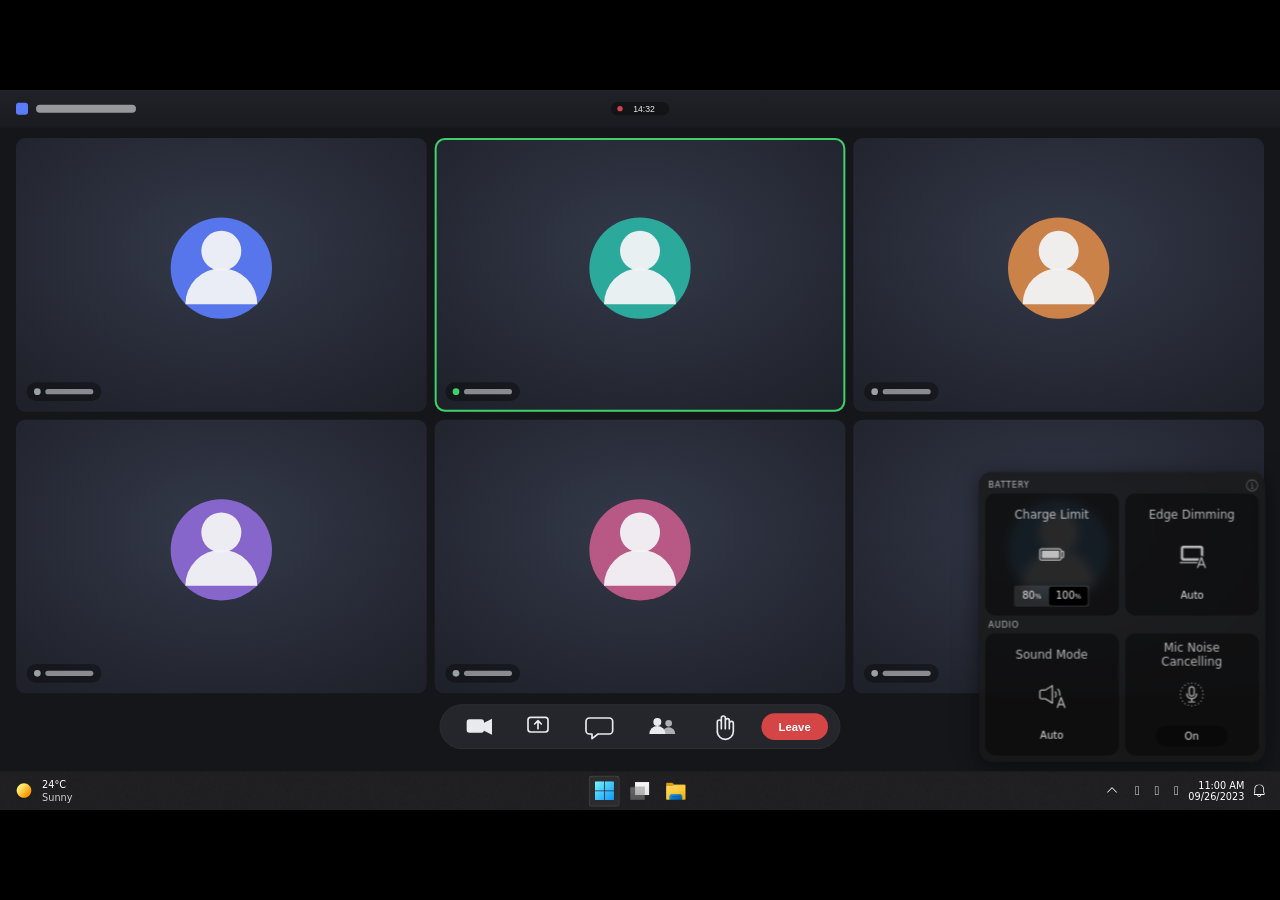
==== commit 873cfb21: "Deploy from main @ f57578f (Study 3C: 125% scale; video call at /, geese video at /video/; source re" ====
--- a/index.html
+++ b/index.html
@@ -1,14 +1,13 @@
-<!doctype html>
-<html lang="en">
-  <head>
-    <meta charset="UTF-8" />
-    <meta name="viewport" content="width=device-width, initial-scale=1.0" />
-    <title>Quick Settings</title>
-    <script type="module" crossorigin src="./assets/index-CKQDqkGM.js"></script>
-    <link rel="stylesheet" crossorigin href="./assets/index-XMM8Qip1.css">
-  </head>
-  <body>
-    <div id="root"></div>-
-  </body>
-</html>
+<!doctype html>
+<html lang="en">
+  <head>
+    <meta charset="UTF-8" />
+    <meta name="viewport" content="width=device-width, initial-scale=1.0" />
+    <title>Quick Settings</title>
+    <script type="module" crossorigin src="./assets/index-Yt_L5GUZ.js"></script>
+    <link rel="stylesheet" crossorigin href="./assets/index-DgjTYhwy.css">
+  </head>
+  <body>
+    <div id="root"></div>
+  </body>
+</html>
--- a/assets/index-DgjTYhwy.css
+++ b/assets/index-DgjTYhwy.css
@@ -0,0 +1 @@
+._panel_kblyb_2{position:absolute;width:var(--panel-w);height:var(--panel-h);border-radius:var(--panel-radius);background:var(--color-panel-bg);box-shadow:var(--panel-shadow);outline:2px solid var(--color-panel-outline);outline-offset:-2px;backdrop-filter:blur(var(--panel-backdrop-blur));-webkit-backdrop-filter:blur(var(--panel-backdrop-blur))}._clip_kblyb_21{position:absolute;inset:0;overflow:hidden;border-radius:var(--panel-radius)}._viewport_x6ieg_1{position:relative;width:100%;height:100%;overflow:hidden;background:#000}._stage_x6ieg_9{position:absolute;left:50%;top:50%;width:var(--stage-w);height:var(--stage-h);flex:none;overflow:hidden;transform-origin:center center}._surface_15p8y_1{position:absolute;left:0;top:0}._surface_1uhv1_6{position:absolute;inset:0;border-radius:var(--tile-radius);background:var(--color-tile-bg);outline:1px solid var(--tile-outline, var(--color-tile-outline));outline-offset:-1px}._panel_1m4az_6{position:absolute;right:378px;bottom:58px;width:var(--panel-w);border-radius:var(--panel-radius);background:var(--color-panel-bg);outline:2px solid var(--color-panel-outline);outline-offset:-2px;backdrop-filter:blur(var(--panel-backdrop-blur));-webkit-backdrop-filter:blur(var(--panel-backdrop-blur));transform-origin:100% 100%;animation:_infoIn_1m4az_1 .26s cubic-bezier(.2,.8,.2,1) both}._closing_1m4az_22{pointer-events:none;animation:_infoOut_1m4az_1 var(--flyout-out-ms) var(--flyout-out-ease) both}@keyframes _infoOut_1m4az_1{0%{opacity:1;translate:none}to{opacity:0;translate:0 var(--flyout-rise)}}@keyframes _infoIn_1m4az_1{0%{opacity:0;transform:scale(.92)}to{opacity:1;transform:none}}._content_1m4az_49{position:relative;padding:16px 20px 34px}._header_1m4az_54{display:flex;align-items:center;gap:8px;animation:_lineIn_1m4az_1 .3s ease both;animation-delay:var(--delay)}._mark_1m4az_62{display:grid;place-items:center;flex:none;width:16px;height:16px;border-radius:100px;background:var(--color-halo-mark-bg)}._mark_1m4az_62 img{display:block;width:12.516px;height:12.516px;max-width:none}._brand_1m4az_79{color:var(--color-foreground-primary);font-family:"Inter",var(--font-brand);font-size:14px;font-weight:700;letter-spacing:-.5px;line-height:normal;white-space:nowrap}._body_1m4az_89{margin:10px 0 0 7px;width:307px}._section_1m4az_95+._section_1m4az_95{margin-top:21px}._line_1m4az_99{animation:_lineIn_1m4az_1 .3s ease both;animation-delay:var(--delay)}@keyframes _lineIn_1m4az_1{0%{opacity:0;transform:translateY(-6px)}to{opacity:1;transform:none}}._heading_1m4az_115,._paragraph_1m4az_116{color:var(--color-text-primary);font-family:var(--font-brand);font-size:var(--text-tile-title);line-height:21px}._heading_1m4az_115{font-weight:500}@media(prefers-reduced-motion:reduce){._panel_1m4az_6,._header_1m4az_54,._line_1m4az_99{animation:none}}._frame_1btly_1{position:relative;display:block;flex:none;overflow:hidden}._bounds_1btly_8{position:absolute;display:block}._art_1btly_13{display:block;width:100%;height:100%;max-width:none}._tinted_1btly_21{background-color:var(--icon-color, var(--color-icon));mask-size:100% 100%;mask-repeat:no-repeat;-webkit-mask-size:100% 100%;-webkit-mask-repeat:no-repeat}._indicator_2old5_1{position:absolute;inset:0;border-radius:100px}._ring_2old5_7{position:absolute;inset:0;display:block;width:100%;height:100%}._dot_2old5_21{--dot-stagger: 28ms;fill:var(--mic-ring-color, var(--color-icon));opacity:0;scale:.3;transform-box:fill-box;transform-origin:center;transition:opacity .12s ease,scale .16s cubic-bezier(.2,.8,.2,1.4);transition-delay:calc((var(--steps) - var(--step)) * var(--dot-stagger))}._ringOn_2old5_35 ._dot_2old5_21{opacity:1;scale:1;transition-delay:calc(var(--step) * var(--dot-stagger))}@media(prefers-reduced-motion:reduce){._dot_2old5_21{transition:none}}._glyph_2old5_49{position:absolute;inset:0;display:block;background-color:var(--color-icon);mask-size:100% 100%;mask-repeat:no-repeat;-webkit-mask-size:100% 100%;-webkit-mask-repeat:no-repeat}._osd_1oe82_5{position:absolute;left:50%;bottom:var(--osd-bottom);width:242px;height:50px;margin-left:-121px;padding:8px;border-radius:9px;background:var(--color-osd-bg);outline:2px solid var(--color-osd-outline);outline-offset:-2px;backdrop-filter:blur(var(--panel-backdrop-blur));-webkit-backdrop-filter:blur(var(--panel-backdrop-blur));text-align:left;transition:background-color var(--hover-ms) ease}._osd_1oe82_5:hover,._osd_1oe82_5:focus-visible{background:var(--color-osd-hover-bg)}._osd_1oe82_5:focus-visible{outline:2px solid var(--color-focus);outline-offset:2px;border-radius:9px}._module_1oe82_6{display:flex;align-items:center;gap:6px;width:226px;height:34px;padding:4px;border-radius:7px;background:var(--color-osd-module-bg);outline:1px solid var(--color-osd-module-outline);outline-offset:-1px;color:var(--color-osd-text);transition:background-color var(--hover-ms) ease,color var(--hover-ms) ease}._osd_1oe82_5:hover ._module_1oe82_6,._osd_1oe82_5:focus-visible ._module_1oe82_6{--color-icon: var(--color-osd-hover-glyph);--mic-ring-color: var(--color-osd-hover-ring);background:var(--color-osd-module-hover-bg);outline-color:var(--color-osd-module-hover-outline);color:var(--color-osd-hover-text)}._mic_1oe82_64{position:relative;flex:none;width:26px;height:26px}._micScale_1oe82_71{position:absolute;left:0;top:0;width:36px;height:36px;transform:scale(calc(26 / 36));transform-origin:0 0}._label_1oe82_81{flex:1 1 auto;min-width:0;font-family:var(--font-brand);font-size:14px;line-height:16px;white-space:nowrap}._arrow_1oe82_92{--icon-color: var(--color-osd-arrow);opacity:0;transform:scaleX(-1);transition:opacity var(--hover-ms) ease}._osd_1oe82_5:hover ._arrow_1oe82_92,._osd_1oe82_5:focus-visible ._arrow_1oe82_92{opacity:1}@media(prefers-reduced-motion:reduce){._osd_1oe82_5,._module_1oe82_6,._arrow_1oe82_92{transition:none}}._control_ps4pt_6{width:232px;padding:12px 14px 10px;border:1px solid rgba(255,255,255,.14);border-radius:10px;background:#141416b8;backdrop-filter:blur(12px);-webkit-backdrop-filter:blur(12px);color:#f3f4f5;font-family:var(--font-shell)}._head_ps4pt_18{display:flex;align-items:baseline;justify-content:space-between;margin-bottom:8px}._label_ps4pt_25{font-size:12px;letter-spacing:.02em;color:#f3f4f5b8}._readout_ps4pt_31{display:flex;align-items:baseline;gap:7px}._value_ps4pt_37{font-size:13px;font-variant-numeric:tabular-nums;font-weight:600}._logical_ps4pt_44{font-size:11px;font-variant-numeric:tabular-nums;color:#f3f4f58c}._slider_ps4pt_50{display:block;width:100%;margin:0;accent-color:#4cc2ff}._ticks_ps4pt_57{display:flex;justify-content:space-between;margin-top:2px;font-size:10px;font-variant-numeric:tabular-nums;color:#f3f4f573}._tickOn_ps4pt_66{color:#f3f4f5}._control_9js37_2{display:flex;flex-direction:column;gap:8px;width:232px;padding:10px 14px;border:1px solid rgba(255,255,255,.14);border-radius:10px;background:#141416b8;backdrop-filter:blur(12px);-webkit-backdrop-filter:blur(12px);color:#f3f4f5;font-family:var(--font-shell)}._row_9js37_17{display:flex;align-items:center;justify-content:space-between}._contrastRow_9js37_24{display:flex;flex-direction:column;gap:6px}._contrastRow_9js37_24 ._switch_9js37_30{justify-content:space-between}._contrastRow_9js37_24 ._option_9js37_34{min-width:0;flex:1 1 auto;padding:3px 4px;font-size:11px}._label_9js37_41{font-size:12px;letter-spacing:.02em;color:#f3f4f5b8}._switch_9js37_30{display:flex;padding:2px;border-radius:6px;background:#ffffff14}._option_9js37_34{min-width:44px;padding:3px 8px;border-radius:4px;color:#f3f4f5b8;font-size:12px;white-space:nowrap}._option_9js37_34:hover{color:#f3f4f5}._selected_9js37_67{background:#4cc2ff;color:#000}._selected_9js37_67:hover{color:#000}._taskbar_100ke_5{position:absolute;left:0;right:0;bottom:-.64px;height:var(--taskbar-h)}._chrome_100ke_15{position:absolute;inset:0;pointer-events:none}._chrome_100ke_15:after{content:"";position:absolute;inset:0 0 auto;height:1px;background:var(--color-taskbar-edge)}._luminosity_100ke_30{position:absolute;inset:0;background:var(--color-taskbar-tint);mix-blend-mode:luminosity}:root[data-theme=contrast] ._luminosity_100ke_30{mix-blend-mode:normal}:root[data-theme=contrast] ._noise_100ke_46{display:none}._colorTint_100ke_50{position:absolute;inset:0;background:var(--color-taskbar-color-tint);mix-blend-mode:color}._noise_100ke_46{position:absolute;inset:0;opacity:.02;background-position:top left;background-size:256px 256px;backdrop-filter:blur(29.167px);-webkit-backdrop-filter:blur(29.167px)}._weather_100ke_69{position:absolute;left:11.67px;top:3.89px;width:140px;height:var(--taskbar-icon-slot)}._weatherContent_100ke_77{position:absolute;left:7.78px;top:4.86px;display:flex;align-items:center;gap:11.667px}._sun_100ke_86{position:relative;display:block;flex:none;width:var(--taskbar-tray-glyph);height:var(--taskbar-tray-glyph);overflow:hidden}._sunGroup_100ke_95{position:absolute;inset:5%}._sunArt_100ke_100{position:absolute;inset:-8.33% -13.89% -19.44%}._sunArt_100ke_100 img{display:block;width:100%;height:100%;max-width:none}._weatherText_100ke_112{display:flex;flex-direction:column;gap:1.944px;align-items:flex-start;font-family:var(--font-shell);font-size:var(--text-shell);line-height:13.611px;white-space:nowrap}._weatherTemp_100ke_123{color:var(--color-taskbar-text)}._weatherCondition_100ke_127{color:var(--color-taskbar-text-secondary)}._appIcons_100ke_133{position:absolute;left:50%;top:50%;transform:translate(-50%,-50%);display:flex;align-items:center;justify-content:center;gap:3.889px}._appSlot_100ke_144{position:relative;flex:none;width:var(--taskbar-icon-slot);height:var(--taskbar-icon-slot);overflow:hidden}._startSelection_100ke_152{position:absolute;left:.97px;top:.97px;width:36.944px;height:36.944px;border:.972px solid var(--color-taskbar-selection-stroke);border-radius:4px;background:var(--color-taskbar-selection-bg)}._appGlyph_100ke_163{position:absolute;left:7.78px;top:7.78px;display:block;width:var(--taskbar-icon-glyph);height:var(--taskbar-icon-glyph)}._appGlyph_100ke_163 img{display:block;width:100%;height:100%;max-width:none}._startLight_100ke_180,._startContrast_100ke_181,:root[data-theme=light] ._startDark_100ke_182,:root[data-theme=contrast] ._startDark_100ke_182{display:none!important}:root[data-theme=light] ._startLight_100ke_180,:root[data-theme=contrast] ._startContrast_100ke_181{display:block!important}._startContrast_100ke_181{width:100%;height:100%}._glyph_100ke_198{background-color:var(--color-taskbar-glyph);mask-size:100% 100%;mask-repeat:no-repeat;-webkit-mask-size:100% 100%;-webkit-mask-repeat:no-repeat}._appGlyphCover_100ke_206{object-fit:cover}._taskViewIcon_100ke_212{position:absolute;left:7.78px;top:7.78px;display:block;width:var(--taskbar-icon-glyph);height:var(--taskbar-icon-glyph);overflow:hidden}._taskViewBack_100ke_222,._taskViewFront_100ke_223,._taskViewShade_100ke_224{position:absolute;display:block;width:17.5px;height:15.556px;border-radius:1px}._taskViewBack_100ke_222{left:0;top:6.81px;border:var(--taskview-border-w) solid var(--taskview-back-border);background:var(--taskview-back)}._taskViewFront_100ke_223{left:5.83px;top:.97px;border:var(--taskview-border-w) solid var(--taskview-front-border);background:var(--taskview-front)}._taskViewShade_100ke_224{left:0;top:6.62px;background:var(--taskview-shade);mask-size:18px 16px;mask-position:6px -6px;mask-repeat:no-repeat;mask-mode:alpha;-webkit-mask-size:18px 16px;-webkit-mask-position:6px -6px;-webkit-mask-repeat:no-repeat}._systemTray_100ke_262{position:absolute;right:15.56px;top:3.89px;display:flex;align-items:center;justify-content:center}._overflow_100ke_271{position:relative;flex:none;width:31.111px;height:var(--taskbar-icon-slot);border-radius:4px}._overflow_100ke_271:hover{background:var(--color-taskbar-selection-bg)}._overflowOpen_100ke_284,._overflowOpen_100ke_284:hover{background:var(--color-tray-open-bg)}._overflowChevron_100ke_293{display:block;width:100%;height:100%;max-width:none;transform-origin:16px 18.28px;transition:rotate var(--flyout-in-ms) var(--flyout-in-ease)}._overflowOpen_100ke_284 ._overflowChevron_100ke_293{rotate:180deg;background-color:var(--color-tray-open-glyph)}@media(prefers-reduced-motion:reduce){._overflowChevron_100ke_293{transition:none}}._quickSettings_100ke_313{position:relative;flex:none;width:77.778px;height:var(--taskbar-icon-slot);border-radius:3px}._quickSettingsIcons_100ke_321{position:absolute;left:50%;top:50%;transform:translate(-50%,-50%);display:flex;align-items:flex-start;gap:3.889px}._trayGlyph_100ke_331{display:flex;flex:none;align-items:center;justify-content:center;width:var(--taskbar-tray-glyph);height:var(--taskbar-tray-glyph);overflow:hidden;color:var(--color-taskbar-text);font-family:var(--font-fluent-icons);font-size:15.56px;line-height:normal;text-align:center}._clock_100ke_346{position:relative;flex:none;width:66.111px;height:var(--taskbar-icon-slot)}._clockText_100ke_353{position:absolute;right:0;top:50%;transform:translateY(-50%);display:flex;flex-direction:column;color:var(--color-taskbar-text);font-family:var(--font-shell);font-size:var(--text-shell);font-feature-settings:"lnum" 1,"tnum" 1;line-height:normal;text-align:right;white-space:nowrap}._notification_100ke_369{position:relative;flex:none;width:27.222px;height:var(--taskbar-icon-slot)}._alert_100ke_376{position:absolute;left:calc(50% + 3.89px);top:50%;transform:translate(-50%,-50%);display:block;width:var(--taskbar-tray-glyph);height:var(--taskbar-tray-glyph);overflow:hidden}._alertShape_100ke_387{position:absolute;left:50%;top:calc(50% - .24px);transform:translate(-50%,-50%);display:block;width:13.607px;height:15.069px}._flyout_hp29t_3[data-state=closed]{visibility:hidden}._flyout_hp29t_3[data-state=open]{animation:_flyoutIn_hp29t_1 var(--flyout-in-ms) var(--flyout-in-ease) both}._flyout_hp29t_3[data-state=closing]{pointer-events:none;animation:_flyoutOut_hp29t_1 var(--flyout-out-ms) var(--flyout-out-ease) both}@keyframes _flyoutIn_hp29t_1{0%{opacity:0;translate:0 var(--flyout-rise)}to{opacity:1;translate:none}}@keyframes _flyoutOut_hp29t_1{0%{opacity:1;translate:none}to{opacity:0;translate:0 var(--flyout-rise)}}@media(prefers-reduced-motion:reduce){._flyout_hp29t_3[data-state]{animation:none}}._flyout_1xf9r_5{position:absolute;right:134px;bottom:64px;width:138px;height:43px;border-radius:8px;background:var(--color-tray-flyout-bg);outline:var(--flyout-outline-width) solid var(--color-tray-flyout-outline);outline-offset:calc(-1 * var(--flyout-outline-width));--flyout-rise: 16px}._item_1xf9r_23{position:absolute;top:5px;display:grid;place-items:center;width:32px;height:32px;border-radius:4px}._button_1xf9r_33:hover{background:var(--color-tray-item-hover)}._icon_1xf9r_37{display:block;width:16px;height:16px;object-fit:cover}._halo_1xf9r_45{display:flex;flex-direction:column;align-items:center;width:16px;height:16px;padding-top:1px;border-radius:4px;background:#fff;color:#000;font-family:var(--font-brand);font-size:9px;line-height:7px;text-align:center}._haloL_1xf9r_62{letter-spacing:1.28px}._section_s7xcy_1{position:absolute;left:var(--panel-pad);width:var(--section-w);height:var(--section-h)}._title_s7xcy_14{position:absolute;left:4px;top:0;display:flex;align-items:center;height:16px;margin:0;color:var(--color-section-title);font-family:var(--font-brand);font-size:var(--text-panel-title);font-weight:400;line-height:normal;letter-spacing:.08em;white-space:nowrap}._action_s7xcy_32{position:absolute;left:312px;top:0}._button_15u9x_1{position:absolute;display:block}._window_27ed8_1{position:relative;display:block;flex:none;width:var(--icon-size);height:var(--icon-size);overflow:hidden}._strip_27ed8_10{position:absolute;inset:0;transition:transform .24s ease}._instant_27ed8_17{transition:none}._item_27ed8_21{position:absolute;top:0}@media(prefers-reduced-motion:reduce){._strip_27ed8_10{transition:none}}._window_9xdj0_1{position:absolute;overflow:hidden}._centred_9xdj0_6{left:50%;transform:translate(-50%)}._sizer_9xdj0_12{display:grid;visibility:hidden}._sizer_9xdj0_12>*{grid-area:1 / 1;font-family:var(--font-brand);font-size:var(--text-tile-value);line-height:normal;white-space:nowrap}._track_9xdj0_29{position:absolute;inset:0;transform:translate(calc((-100% - var(--gap)) * var(--active)));transition:transform .24s ease}._instant_9xdj0_37{transition:none}._label_9xdj0_41{position:absolute;top:0;left:calc(50% + (100% + var(--gap)) * var(--n));transform:translate(-50%);color:var(--color-control-text);font-family:var(--font-brand);font-size:var(--text-tile-value);line-height:normal;text-align:center;white-space:nowrap}@media(prefers-reduced-motion:reduce){._track_9xdj0_29{transition:none}}._stepper_ylh6x_9{position:absolute;display:flex;align-items:center;justify-content:space-between;opacity:var(--stepper-on, 0);pointer-events:none;transition:opacity var(--hover-ms) ease}._chevron_ylh6x_23{display:block;flex:none;width:var(--chevron-size);height:var(--chevron-size);border-radius:5px;background:transparent;--icon-color: var(--color-chevron);pointer-events:auto;transition:background-color var(--hover-ms) ease}._chevron_ylh6x_23:hover,._chevron_ylh6x_23:focus-visible{background:var(--color-chevron-hover-bg);--icon-color: var(--color-chevron-hover)}@media(prefers-reduced-motion:reduce){._stepper_ylh6x_9,._chevron_ylh6x_23{transition:none}}._tile_udj6f_1{position:relative;width:var(--tile-w);height:var(--tile-h);flex:none}._tile_udj6f_1:hover,._tile_udj6f_1:has(:focus-visible){--stepper-on: 1;--toggle-on: 1;--segmented-track: var(--color-track-module-hover);--segmented-outline: var(--color-track-outline-hover);--tile-outline: var(--color-tile-outline-hover)}._pulse_udj6f_26{position:absolute;inset:0;border-radius:var(--tile-radius);box-shadow:var(--tile-pulse-shadow);outline:3px solid var(--tile-pulse-stroke);outline-offset:-3px;opacity:0;pointer-events:none;animation:_tilePulse_udj6f_1 2s ease-in-out var(--flyout-in-ms)}@keyframes _tilePulse_udj6f_1{0%,to{opacity:0}50%{opacity:1}}@media(prefers-reduced-motion:reduce){._pulse_udj6f_26{animation:_tilePulseStill_udj6f_1 2s steps(1,end) var(--flyout-in-ms)}}@keyframes _tilePulseStill_udj6f_1{0%{opacity:1}to{opacity:0}}._content_udj6f_64{position:absolute;inset:0}._title_udj6f_69{position:absolute;left:0;top:var(--tile-title-top);display:flex;align-items:center;justify-content:center;width:100%;height:var(--tile-title-h);margin:0;color:var(--color-module-text);font-family:var(--font-brand);font-size:var(--text-tile-title);font-weight:400;line-height:16px;text-align:center;white-space:pre-line}._button_116fn_7{position:absolute;display:flex;align-items:center;justify-content:center;isolation:isolate;border-radius:5px;color:var(--color-control-text);font-family:var(--font-brand);font-size:var(--text-tile-value);line-height:16px;white-space:nowrap}._button_116fn_7:before{content:"";position:absolute;inset:0;z-index:-1;border-radius:12px;background:var(--color-control-hover-bg);outline:1px solid var(--color-toggle-outline);outline-offset:-1px;opacity:var(--toggle-on, var(--toggle-rest));transition:opacity var(--hover-ms) ease,box-shadow var(--hover-ms) ease}._button_116fn_7:hover,._button_116fn_7:focus-visible{color:var(--color-toggle-hover-text)}._button_116fn_7:hover:before,._button_116fn_7:focus-visible:before{border-radius:13px;background:var(--color-toggle-hover-bg);opacity:1;box-shadow:0 1px 12px 1px var(--color-accent-glow)}@media(prefers-reduced-motion:reduce){._button_116fn_7:before{transition:none}}._tileIcon_1ayfr_2{position:absolute;left:59px;top:59px}._infoButton_1ayfr_8{display:block;opacity:var(--info-rest-opacity);transition:opacity .16s ease}._infoButton_1ayfr_8:hover,._infoButton_1ayfr_8:focus-visible{opacity:var(--info-hover-opacity)}@media(prefers-reduced-motion:reduce){._infoButton_1ayfr_8{transition:none}}._track_1ayfr_34{position:absolute;left:0;right:0;top:var(--section-content-top);bottom:0;transition:transform var(--panel-move, .26s) ease}._slot_1ayfr_43{position:absolute;transition:left var(--panel-move, .26s) ease}@media(prefers-reduced-motion:reduce){._track_1ayfr_34,._slot_1ayfr_43{transition:none}}._scene_1xs1q_1{position:absolute;inset:0;background:#000}._video_1xs1q_7{position:absolute;inset:0;width:100%;height:100%;object-fit:cover}._bar_1xs1q_18{position:absolute;left:0;right:0;bottom:84px;padding:0 40px 14px;background:linear-gradient(to top,#0000008c,#0000)}._track_1xs1q_27{height:5px;border-radius:3px;background:#ffffff47;overflow:hidden}._fill_1xs1q_34{height:100%;background:#e6e6e6}._row_1xs1q_39{display:flex;align-items:center;gap:18px;margin-top:12px}._icon_1xs1q_46{display:inline-flex;opacity:.92}._time_1xs1q_51{font-family:Segoe UI,Inter,Helvetica,Arial,sans-serif;font-size:15px;color:#f0f0f0;letter-spacing:.01em}._spacer_1xs1q_58{flex:1}._graph_zn1e2_6{--reveal-fade: .3s;--breathe-start: 2.5s;--breathe-cycle: 4s;--breathe-low: .3;position:absolute;width:136px;height:26px}._bar_zn1e2_19{position:absolute;top:0;display:block;height:26px;border-radius:12px;filter:blur(var(--meter-blur));transition:background-color var(--limit-change-ms) var(--limit-change-ease),box-shadow var(--limit-change-ms) var(--limit-change-ease),outline-color var(--limit-change-ms) var(--limit-change-ease);animation:_reveal_zn1e2_1 var(--reveal-fade) ease var(--reveal-delay) both}._charging_zn1e2_39{animation:_reveal_zn1e2_1 var(--reveal-fade) ease var(--reveal-delay) both,_breathe_zn1e2_1 var(--breathe-cycle) ease-in-out var(--breathe-start) infinite}@keyframes _reveal_zn1e2_1{0%{opacity:0}to{opacity:1}}@keyframes _breathe_zn1e2_1{0%,to{opacity:1}50%{opacity:var(--breathe-low)}}._charged_zn1e2_71{background:var(--color-meter-charged);box-shadow:var(--meter-charged-glow)}._available_zn1e2_76{background:var(--color-meter-available);box-shadow:inset 0 0 0 var(--meter-line, 1px) var(--meter-available-outline)}._beyond_zn1e2_81{background:var(--color-meter-beyond-limit);outline:var(--meter-line, 1px) dashed var(--meter-beyond-outline);outline-offset:calc(-1 * var(--meter-line, 1px))}@media(prefers-reduced-motion:reduce){._bar_zn1e2_19,._charging_zn1e2_39{animation:none;transition:none}}._readout_1ber6_6{position:absolute;display:flex;justify-content:flex-end;align-items:flex-start;letter-spacing:-.4029px;white-space:nowrap}._digits_1ber6_15{position:relative;margin-top:22px;display:block;font-family:var(--font-digital);font-size:var(--text-readout);font-weight:700;line-height:normal}._unlit_1ber6_25{position:absolute;left:0;top:0;color:var(--color-readout-unlit);text-shadow:var(--readout-unlit-glow)}._lit_1ber6_33{position:relative;color:var(--color-readout-lit);text-shadow:var(--readout-glow)}._unit_1ber6_39{margin-top:42px;color:var(--color-readout-lit);font-family:var(--font-brand);font-size:var(--text-tile-title);font-weight:700;line-height:normal}._track_1f2u3_6{position:absolute;display:flex;gap:1px;padding:2px;border-radius:3px;background:var(--segmented-track, var(--color-track-bg));outline:1px solid var(--segmented-outline, var(--color-track-outline));outline-offset:-1px;transition:background-color var(--hover-ms) ease}._track_1f2u3_6:hover,._track_1f2u3_6:has(:focus-visible){background:var(--color-track-hover);outline-color:var(--color-track-outline-hover)}._track_1f2u3_6:hover ._segment_1f2u3_26:not(._selected_1f2u3_26),._track_1f2u3_6:has(:focus-visible) ._segment_1f2u3_26:not(._selected_1f2u3_26){color:var(--color-track-hover-text)}._track_1f2u3_6 ._segment_1f2u3_26:not(._selected_1f2u3_26):hover,._track_1f2u3_6 ._segment_1f2u3_26:not(._selected_1f2u3_26):focus-visible{background:var(--color-segment-hover-bg);color:var(--color-segment-hover-text)}._segment_1f2u3_26{position:relative;z-index:1;display:flex;flex:1 1 auto;padding:0 8px;align-items:center;justify-content:center;border-radius:3px;color:var(--color-control-text);font-family:var(--font-brand);line-height:normal;transition:color var(--limit-change-ms) var(--limit-change-ease),background-color var(--hover-ms) ease}._thumb_1f2u3_63{position:absolute;top:2px;left:0;height:calc(100% - 4px);border-radius:3px;background:var(--color-track-thumb)}._thumbSliding_1f2u3_73{transition:transform var(--limit-change-ms) var(--limit-change-ease),width var(--limit-change-ms) var(--limit-change-ease)}._content_1f2u3_91{font-size:var(--text-tile-value);line-height:1;text-box:trim-both cap alphabetic;white-space:nowrap}._selected_1f2u3_26{color:var(--color-track-thumb-text)}._value_1f2u3_102{font-size:var(--text-tile-value)}._unit_1f2u3_106{font-size:var(--text-tile-unit)}@media(prefers-reduced-motion:reduce){._track_1f2u3_6,._segment_1f2u3_26,._thumbSliding_1f2u3_73{transition:none}}._card_1aufr_1{position:relative;width:var(--tile-w);height:var(--tile-h);transition:width var(--panel-move, .26s) ease}._card_1aufr_1:hover,._card_1aufr_1:has(:focus-visible){--segmented-track: var(--color-track-module-hover);--segmented-outline: var(--color-track-outline-hover);--tile-outline: var(--color-tile-outline-hover)}._small_1aufr_17{width:var(--tile-w)}._medium_1aufr_21{width:var(--tile-expanded-w)}._content_1aufr_25{position:absolute;inset:0;overflow:hidden;border-radius:var(--tile-radius)}._title_1aufr_37{position:absolute;left:80px;top:17.5px;transform:translate(-50%);display:flex;align-items:flex-start;margin:0;color:var(--color-module-text);font-family:var(--font-brand);font-size:var(--text-tile-title);font-weight:400;text-align:center;white-space:nowrap;transition:top .24s ease}._titleExpanded_1aufr_57{left:48px;transform:none;text-align:left}._titleArrowBack_1aufr_75{position:absolute;top:1px;right:100%;margin-right:4px;transition:transform .16s ease}._titleExpanded_1aufr_57:not(._settling_1aufr_85):hover ._titleArrowBack_1aufr_75,._titleExpanded_1aufr_57:not(._settling_1aufr_85):focus-visible ._titleArrowBack_1aufr_75{transform:translate(-3px)}._arrowSlot_1aufr_90{display:block;flex:none;width:0;transition:width .16s ease}._title_1aufr_37:not(._settling_1aufr_85):hover ._arrowSlot_1aufr_90,._title_1aufr_37:not(._settling_1aufr_85):focus-visible ._arrowSlot_1aufr_90{width:20px}._arrowSlide_1aufr_112{display:block;margin-top:1px;margin-left:4px;translate:16px 0;clip-path:inset(0 16px 0 0);transition:translate .16s ease,clip-path .16s ease}._title_1aufr_37:not(._settling_1aufr_85):hover ._arrowSlide_1aufr_112,._title_1aufr_37:not(._settling_1aufr_85):focus-visible ._arrowSlide_1aufr_112{translate:none;clip-path:inset(0)}._arrowSlide_1aufr_112>*{transform:scaleX(-1)}._titleArrow_1aufr_75{--icon-color: var(--color-title-arrow)}._arrowSlot_1aufr_90 ._titleArrow_1aufr_75,._title_1aufr_37:not(._settling_1aufr_85):hover ._titleArrow_1aufr_75,._title_1aufr_37:not(._settling_1aufr_85):focus-visible ._titleArrow_1aufr_75{--icon-color: var(--color-title-arrow-hover)}._subtitle_1aufr_152{position:absolute;right:16px;top:19px;margin:0;color:var(--color-card-subtitle);font-family:var(--font-brand);font-size:var(--text-tile-value);font-weight:400;text-align:right;white-space:nowrap}._details_1aufr_165{opacity:0;pointer-events:none;transition:opacity .2s ease}._medium_1aufr_21 ._details_1aufr_165{opacity:1;pointer-events:auto}._stats_1aufr_176{position:absolute;left:176px;top:106px;width:295px;margin:0;display:flex;flex-direction:column;gap:2px;align-items:flex-start}._stat_1aufr_176{display:flex;align-items:center;gap:4px;font-family:var(--font-brand);font-size:var(--text-tile-value);line-height:normal;white-space:nowrap}._stat_1aufr_176 dt{color:var(--color-stat-label)}._stat_1aufr_176 dd{margin:0;color:var(--color-stat-value)}@media(prefers-reduced-motion:reduce){._card_1aufr_1,._details_1aufr_165,._title_1aufr_37,._arrowSlot_1aufr_90,._arrowSlide_1aufr_112,._titleArrowBack_1aufr_75{transition:none}}._rig_19kf0_6{--color-focus: #ffffff;position:absolute;left:16px;top:16px;display:flex;flex-direction:column;gap:8px}._rigButton_19kf0_18{padding:9px 14px;border:1px solid rgba(255,255,255,.14);border-radius:10px;background:#141416b8;backdrop-filter:blur(12px);-webkit-backdrop-filter:blur(12px);color:#f3f4f5;font-family:var(--font-shell);font-size:12px;letter-spacing:.02em;text-align:center}._rigButton_19kf0_18:hover{background:#2c2c30cc}._rigButton_19kf0_18:active{background:#141416e6;color:#f3f4f5b8}._wallpaper_19kf0_41{position:absolute;inset:0;width:100%;height:100%;max-width:none;object-fit:cover}:root{--stage-w: 1920px;--stage-h: 1080px;--font-brand: "Humane VF", "HP Simplified", "Segoe UI Variable Display", "Segoe UI", system-ui, -apple-system, sans-serif;--font-shell: "Segoe UI Variable Small", "Segoe UI Variable", "Segoe UI", system-ui, -apple-system, sans-serif;--font-fluent-icons: "Segoe Fluent Icons", "Segoe MDL2 Assets";--font-digital: "DS-Digital", "DSEG7 Classic", "Segoe UI Variable Display", ui-monospace, monospace;--text-tile-title: 14px;--text-tile-value: 12px;--text-tile-unit: 8px;--text-readout: 40px;--text-shell: 11.67px;--color-text-primary: #ffffff;--color-text-secondary: rgba(255, 255, 255, .79);--color-foreground-primary: #f3f4f5;--color-foreground-secondary: #a5a8ad;--color-meter-charged: #ffffff;--color-meter-available: rgba(255, 255, 255, .1);--color-meter-beyond-limit: rgba(0, 0, 0, .6);--color-history-past: rgba(217, 217, 217, .3);--color-history-recent: rgba(255, 255, 255, .8);--color-history-gridline: rgba(65, 65, 65, .6);--color-history-axis-text: rgba(255, 255, 255, .5);--text-axis: 11px;--color-switch-on: #ededed;--color-switch-off: #000000;--color-panel-bg: rgba(26, 26, 26, .8);--panel-shadow: 0 4px 30px rgba(0, 0, 0, .5);--color-tile-bg: rgba(0, 0, 0, .4);--color-track-bg: rgba(255, 255, 255, .1);--color-track-thumb: #000000;--color-accent: #034ad8;--color-accent-glow: #034ad8;--color-track-module-hover: var(--color-track-bg);--color-track-hover: rgba(3, 74, 216, .7);--color-control-hover-bg: rgba(0, 0, 0, .3);--color-track-hover-text: var(--color-text-primary);--color-track-thumb-text: var(--color-control-text);--color-chevron: var(--color-accent);--color-chevron-hover: var(--color-chevron);--color-chevron-hover-bg: rgba(0, 0, 0, .2);--color-toggle-hover-bg: var(--color-control-hover-bg);--color-toggle-hover-text: var(--color-text-primary);--color-panel-outline: transparent;--color-tile-outline: transparent;--color-tile-outline-hover: transparent;--color-track-outline: transparent;--color-track-outline-hover: transparent;--color-toggle-outline: transparent;--color-tray-flyout-outline: transparent;--color-taskbar-edge: transparent;--color-control-text: rgba(255, 255, 255, .9);--color-segment-hover-bg: transparent;--color-segment-hover-text: var(--color-track-hover-text);--toggle-rest: 1;--info-rest-opacity: .3;--info-hover-opacity: 1;--color-tray-open-glyph: var(--color-taskbar-glyph);--color-focus: #ffffff;--meter-charged-glow: 0 0 2px 1px rgba(255, 255, 255, .3);--meter-blur: 1px;--meter-available-outline: transparent;--meter-beyond-outline: transparent;--flyout-outline-width: 1px;--hover-ms: .16s;--limit-change-ms: .25s;--limit-change-ease: cubic-bezier(.1, .9, .2, 1);--color-section-title: rgba(255, 255, 255, .7);--color-module-text: rgba(255, 255, 255, .7);--color-stat-label: rgba(255, 255, 255, .5);--color-stat-value: rgba(255, 255, 255, .9);--color-icon: rgba(255, 255, 255, .7);--color-info-icon: #ffffff;--color-title-arrow: rgba(255, 255, 255, .7);--color-title-arrow-hover: var(--color-accent);--color-card-subtitle: rgba(255, 255, 255, .5);--color-readout-lit: rgba(255, 255, 255, .8);--color-readout-unlit: rgba(255, 255, 255, .1);--readout-glow: 0 0 2px #ffffff;--readout-unlit-glow: 0 0 2px rgba(255, 255, 255, .1);--color-halo-mark-bg: #f3f4f5;--color-taskbar-tint: rgba(32, 32, 32, .96);--color-taskbar-color-tint: rgba(32, 32, 32, .5);--color-taskbar-selection-bg: rgba(255, 255, 255, .06);--color-taskbar-selection-stroke: rgba(255, 255, 255, .13);--color-taskbar-text: #ffffff;--color-taskbar-text-secondary: rgba(255, 255, 255, .79);--color-taskbar-glyph: #ffffff;--taskview-back: linear-gradient(to bottom, rgba(115, 115, 115, .8), rgba(93, 93, 93, .8));--taskview-back-border: transparent;--taskview-shade: linear-gradient(to bottom, rgba(111, 111, 111, .4), rgba(93, 93, 93, .4));--taskview-front: linear-gradient(to bottom, #f7f7f7, #e6e6e6);--taskview-front-border: rgba(0, 0, 0, .08);--taskview-border-w: .486px;--panel-w: 344px;--panel-h: 348px;--panel-radius: 16px;--panel-backdrop-blur: 5px;--panel-pad: 8px;--panel-gap: 8px;--text-panel-title: 10px;--section-w: 328px;--section-h: 164px;--section-content-top: 18px;--tile-w: 160px;--tile-h: 146px;--tile-title-top: 5px;--tile-title-h: 41px;--tile-icon-top: 55px;--tile-control-top: 100px;--tile-control-h: 46px;--tile-expanded-w: 328px;--panel-page-shift: 168px;--caret-size: 20px;--tile-radius: 12px;--tile-edge-blur: 3.5px;--tile-backdrop-blur: 6px;--tile-shadow: 0 0 4px 1px rgba(0, 0, 0, .25);--icon-size: 36px;--chevron-size: 24px;--taskbar-h: 47px;--taskbar-top: 1033.64px;--taskbar-icon-slot: 38.889px;--taskbar-icon-glyph: 23.333px;--taskbar-tray-glyph: 19.444px;--color-tray-open-bg: rgba(255, 255, 255, .0837);--color-tray-flyout-bg: rgba(0, 0, 0, .7);--color-tray-item-hover: rgba(255, 255, 255, .08);--color-osd-bg: rgba(26, 26, 26, .8);--color-osd-hover-bg: rgba(26, 26, 26, .9);--color-osd-outline: transparent;--color-osd-module-bg: var(--color-tile-bg);--color-osd-module-hover-bg: var(--color-tile-bg);--color-osd-module-outline: transparent;--color-osd-module-hover-outline: transparent;--color-osd-text: #eaeaea;--color-osd-hover-text: var(--color-osd-text);--color-osd-hover-glyph: var(--color-icon);--color-osd-hover-ring: #d1d1d1;--color-osd-arrow: var(--color-accent);--osd-bottom: 147px;--tile-pulse-shadow: inset 0 0 24px 0 #034ad8;--tile-pulse-stroke: #034ad8;--flyout-in-ms: .3s;--flyout-out-ms: .15s;--flyout-in-ease: cubic-bezier(.1, .9, .2, 1);--flyout-out-ease: cubic-bezier(.7, 0, 1, .5);--flyout-rise: 48px}:root[data-theme=light]{--color-text-primary: rgba(0, 0, 0, .7);--color-text-secondary: rgba(0, 0, 0, .6);--color-foreground-primary: rgba(0, 0, 0, .8);--color-foreground-secondary: rgba(0, 0, 0, .6);--color-section-title: rgba(0, 0, 0, .82);--color-module-text: var(--color-text-primary);--color-control-text: var(--color-text-primary);--info-rest-opacity: .3;--info-hover-opacity: .82;--color-stat-label: var(--color-foreground-secondary);--color-stat-value: rgba(0, 0, 0, .8);--color-panel-bg: rgba(237, 237, 237, .6);--color-tile-bg: rgba(255, 255, 255, .6);--color-track-bg: rgba(0, 0, 0, .08);--color-track-thumb: rgba(255, 255, 255, .8);--color-accent-glow: rgba(3, 74, 216, .6);--color-track-module-hover: var(--color-track-bg);--color-track-hover: rgba(3, 74, 216, .8);--color-track-hover-text: #ffffff;--color-control-hover-bg: rgba(0, 0, 0, .04);--color-chevron-hover-bg: var(--color-control-hover-bg);--color-focus: rgba(0, 0, 0, .8956);--color-icon: #5d6271;--color-info-icon: #000000;--color-title-arrow: rgba(0, 0, 0, .7);--color-title-arrow-hover: var(--color-accent);--color-card-subtitle: rgba(0, 0, 0, .7);--color-readout-lit: rgba(0, 0, 0, .6);--color-readout-unlit: rgba(0, 0, 0, .07);--readout-glow: none;--readout-unlit-glow: none;--color-meter-charged: rgba(0, 0, 0, .65);--color-meter-available: rgba(0, 0, 0, .2);--color-meter-beyond-limit: rgba(229, 229, 229, .8);--color-taskbar-tint: rgba(243, 243, 243, .9);--color-taskbar-color-tint: rgba(243, 243, 243, 0);--color-taskbar-selection-bg: rgba(255, 255, 255, .5);--color-taskbar-selection-stroke: rgba(0, 0, 0, .06);--color-taskbar-text: rgba(0, 0, 0, .9);--color-taskbar-text-secondary: rgba(0, 0, 0, .61);--color-taskbar-glyph: rgba(0, 0, 0, .8956);--taskview-back: linear-gradient(to bottom, #444341, #2d2d2c);--taskview-back-border: #000000;--taskview-shade: linear-gradient(to bottom, rgba(68, 67, 65, .4), rgba(45, 45, 45, .4));--color-tray-open-bg: rgba(0, 0, 0, .06);--color-tray-flyout-bg: rgba(243, 243, 243, .9);--color-tray-item-hover: rgba(0, 0, 0, .05);--color-osd-bg: rgba(237, 237, 237, .6);--color-osd-hover-bg: rgba(237, 237, 237, .8);--color-osd-hover-ring: var(--color-icon);--color-osd-text: rgba(0, 0, 0, .7);--tile-pulse-shadow: inset 0 0 24px 0 rgba(3, 74, 216, .6)}:root[data-theme=contrast]{--color-text-primary: var(--sys-window-text);--color-text-secondary: var(--sys-window-text);--color-foreground-primary: var(--sys-window-text);--color-foreground-secondary: var(--sys-window-text);--color-section-title: var(--sys-window-text);--color-module-text: var(--sys-window-text);--color-stat-label: var(--sys-window-text);--color-stat-value: var(--sys-window-text);--color-card-subtitle: var(--sys-window-text);--color-control-text: var(--sys-button-text);--color-panel-bg: var(--sys-window);--color-panel-outline: var(--sys-window-text);--color-tile-bg: var(--sys-window);--color-tile-outline: var(--sys-window-text);--color-tile-outline-hover: var(--sys-highlight);--color-icon: var(--sys-button-text);--color-info-icon: var(--sys-button-text);--info-rest-opacity: 1;--color-title-arrow: var(--sys-button-text);--color-title-arrow-hover: var(--sys-highlight);--color-accent: var(--sys-highlight);--color-accent-glow: transparent;--color-chevron: var(--sys-button-text);--color-chevron-hover: var(--sys-highlight-text);--color-chevron-hover-bg: var(--sys-highlight);--color-control-hover-bg: var(--sys-button-face);--toggle-rest: 1;--color-toggle-outline: var(--sys-button-text);--color-toggle-hover-bg: var(--sys-highlight);--color-toggle-hover-text: var(--sys-highlight-text);--color-track-bg: var(--sys-button-face);--color-track-outline: var(--sys-button-text);--color-track-outline-hover: var(--sys-highlight);--color-track-module-hover: var(--sys-button-face);--color-track-hover: var(--sys-button-face);--color-track-hover-text: var(--sys-button-text);--color-track-thumb: var(--sys-highlight);--color-track-thumb-text: var(--sys-highlight-text);--color-segment-hover-bg: var(--sys-highlight);--color-segment-hover-text: var(--sys-highlight-text);--color-readout-lit: var(--sys-window-text);--color-readout-unlit: transparent;--readout-glow: none;--readout-unlit-glow: none;--panel-shadow: none;--color-halo-mark-bg: var(--sys-window-text);--color-meter-charged: var(--sys-window-text);--meter-charged-glow: none;--meter-blur: 0;--color-meter-available: transparent;--meter-available-outline: var(--sys-window-text);--color-meter-beyond-limit: transparent;--meter-beyond-outline: var(--sys-gray-text);--color-focus: var(--sys-window-text);--color-taskbar-tint: var(--sys-window);--color-taskbar-color-tint: transparent;--color-taskbar-edge: var(--sys-window-text);--color-taskbar-selection-bg: transparent;--color-taskbar-selection-stroke: transparent;--color-taskbar-text: var(--sys-button-text);--color-taskbar-text-secondary: var(--sys-button-text);--color-taskbar-glyph: var(--sys-button-text);--taskview-back: var(--sys-window);--taskview-back-border: var(--sys-button-text);--taskview-front: var(--sys-window);--taskview-front-border: var(--sys-button-text);--taskview-border-w: 1.5px;--taskview-shade: transparent;--color-tray-open-bg: var(--sys-highlight);--color-tray-open-glyph: var(--sys-highlight-text);--color-tray-flyout-bg: var(--sys-window);--color-tray-flyout-outline: var(--sys-window-text);--flyout-outline-width: 2px;--color-osd-bg: var(--sys-window);--color-osd-hover-bg: var(--sys-window);--color-osd-outline: var(--sys-window-text);--color-osd-module-bg: var(--sys-button-face);--color-osd-module-hover-bg: var(--sys-highlight);--color-osd-module-outline: var(--sys-button-text);--color-osd-module-hover-outline: var(--sys-highlight);--color-osd-text: var(--sys-button-text);--color-osd-hover-text: var(--sys-highlight-text);--color-osd-hover-glyph: var(--sys-highlight-text);--color-osd-hover-ring: var(--sys-highlight-text);--color-osd-arrow: var(--sys-highlight-text);--tile-pulse-shadow: none;--tile-pulse-stroke: var(--sys-highlight);--color-tray-item-hover: var(--sys-highlight)}:root[data-theme=contrast],:root[data-theme=contrast][data-contrast=aquatic]{--sys-window: #202020;--sys-window-text: #ffffff;--sys-hotlight: #75e9fc;--sys-gray-text: #a6a6a6;--sys-highlight: #8ee3f0;--sys-highlight-text: #263b50;--sys-button-face: #202020;--sys-button-text: #ffffff}:root[data-theme=contrast][data-contrast=desert]{--sys-window: #fffaef;--sys-window-text: #3d3d3d;--sys-hotlight: #1c5e75;--sys-gray-text: #676767;--sys-highlight: #903909;--sys-highlight-text: #fff5e3;--sys-button-face: #fffaef;--sys-button-text: #202020}:root[data-theme=contrast][data-contrast=dusk]{--sys-window: #2d3236;--sys-window-text: #ffffff;--sys-hotlight: #70ebde;--sys-gray-text: #a6a6a6;--sys-highlight: #a1bfde;--sys-highlight-text: #212d3b;--sys-button-face: #2d3236;--sys-button-text: #b6f6f0}:root[data-theme=contrast][data-contrast=night-sky]{--sys-window: #000000;--sys-window-text: #ffffff;--sys-hotlight: #8080ff;--sys-gray-text: #a6a6a6;--sys-highlight: #d6b4fd;--sys-highlight-text: #2b2b2b;--sys-button-face: #000000;--sys-button-text: #ffee32}*,*:before,*:after{box-sizing:border-box}html,body,#root{height:100%}body{margin:0;background:#000;overflow:hidden;font-family:var(--font-brand);-webkit-font-smoothing:antialiased;-moz-osx-font-smoothing:grayscale}button{margin:0;padding:0;border:0;background:none;color:inherit;font:inherit;cursor:pointer}button:focus-visible{outline:2px solid var(--color-focus);outline-offset:2px;border-radius:4px}p{margin:0}
